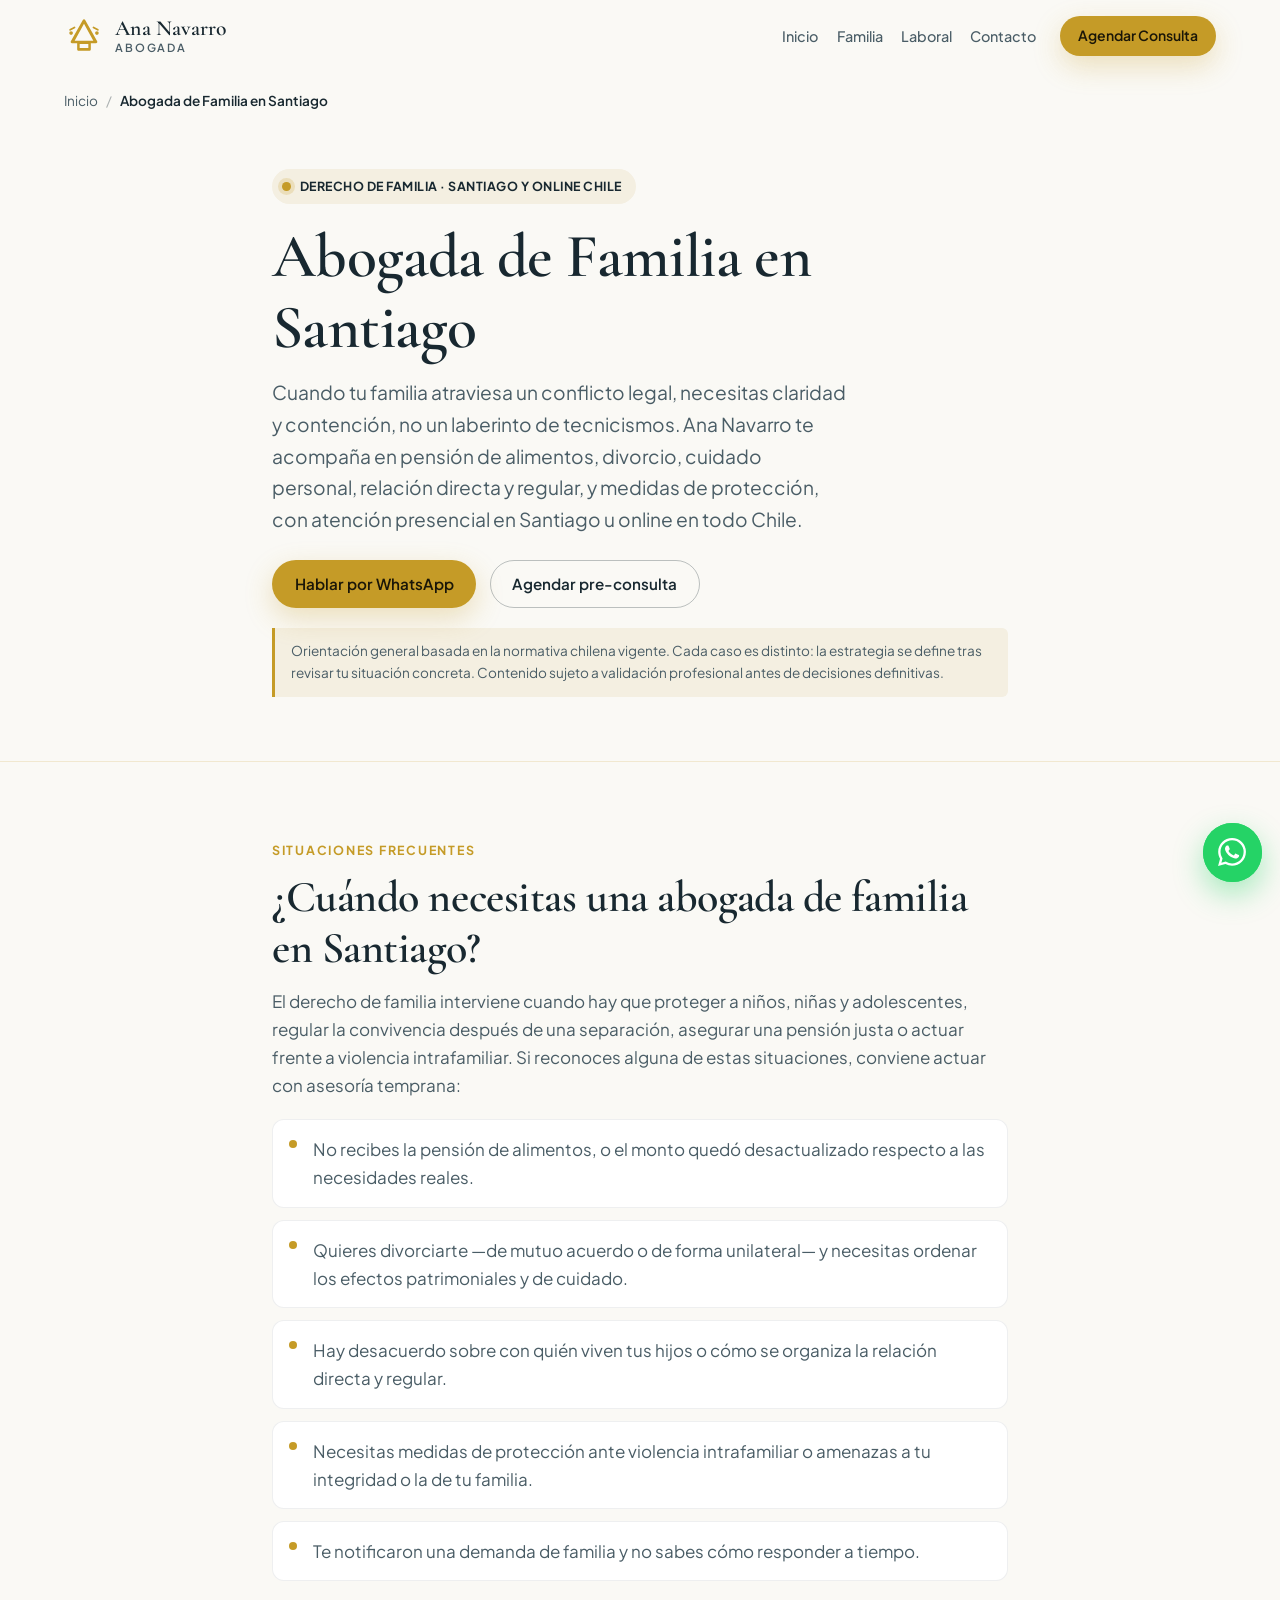
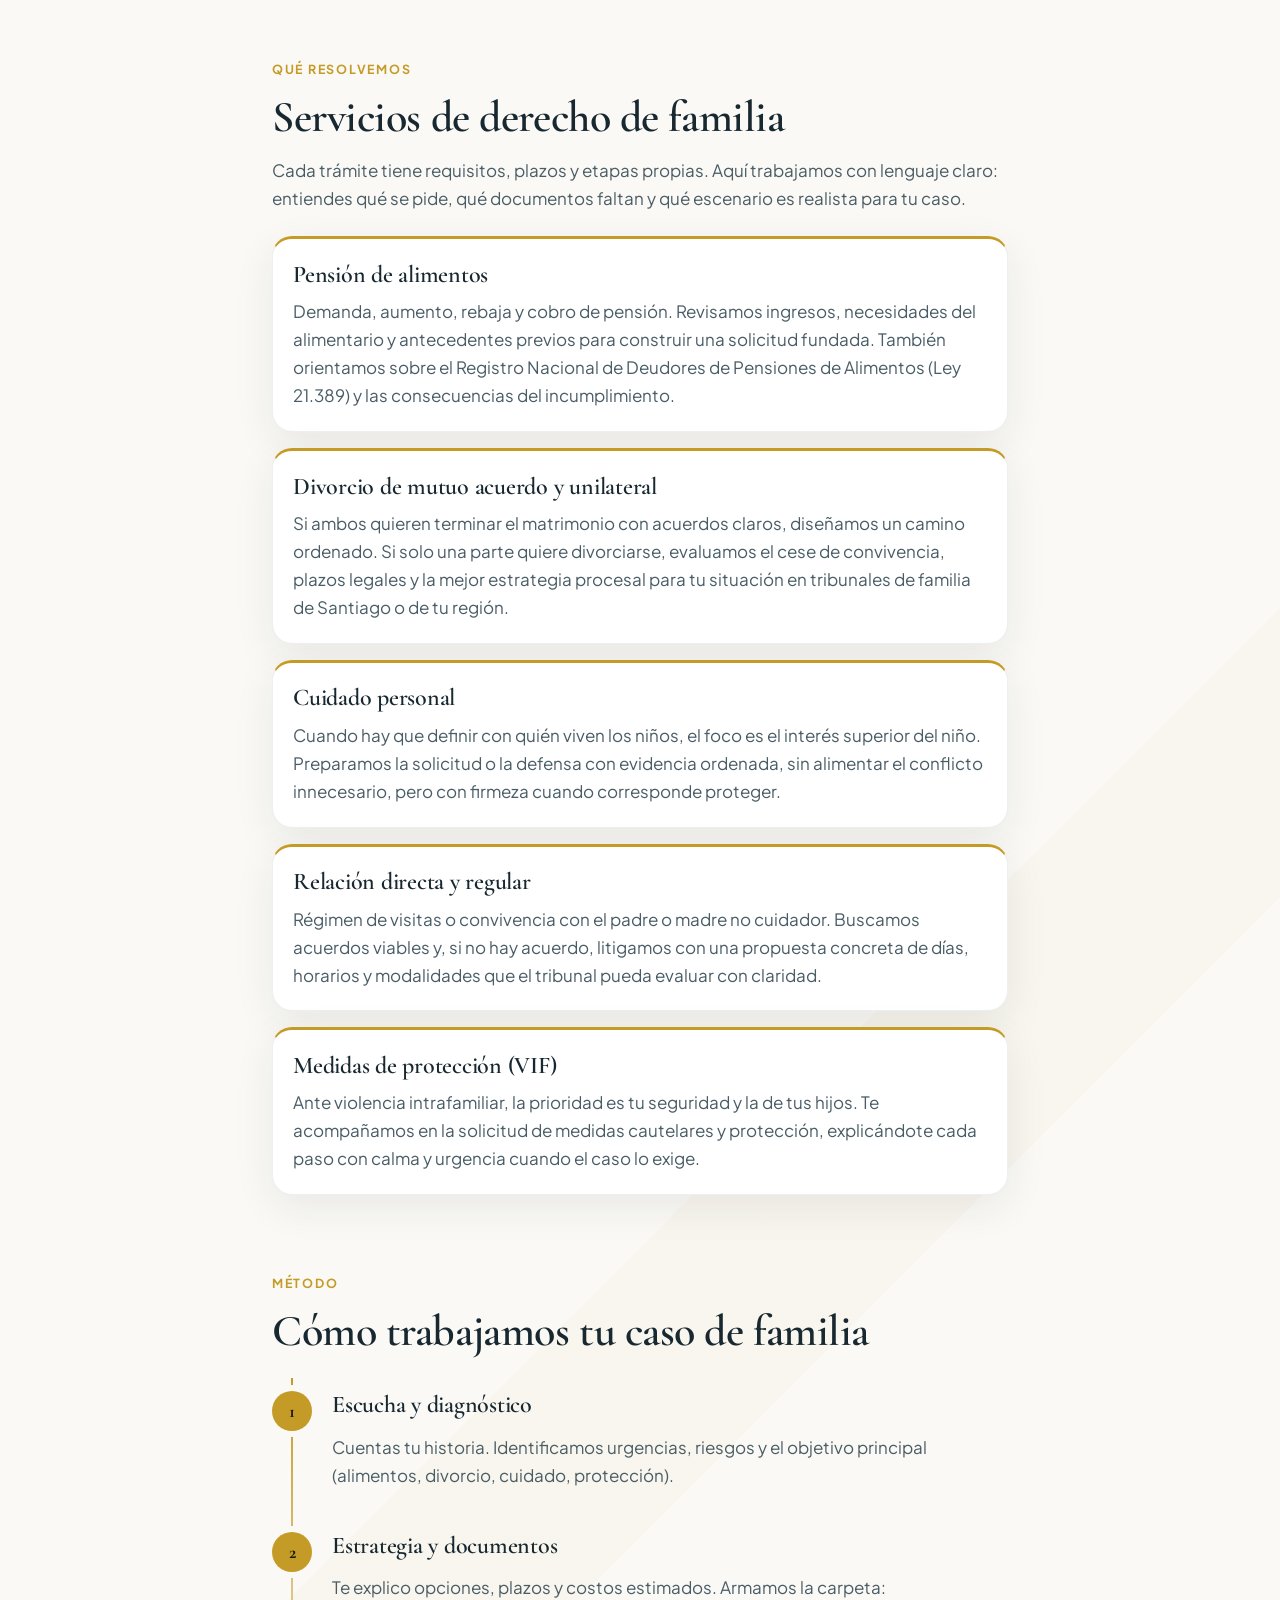
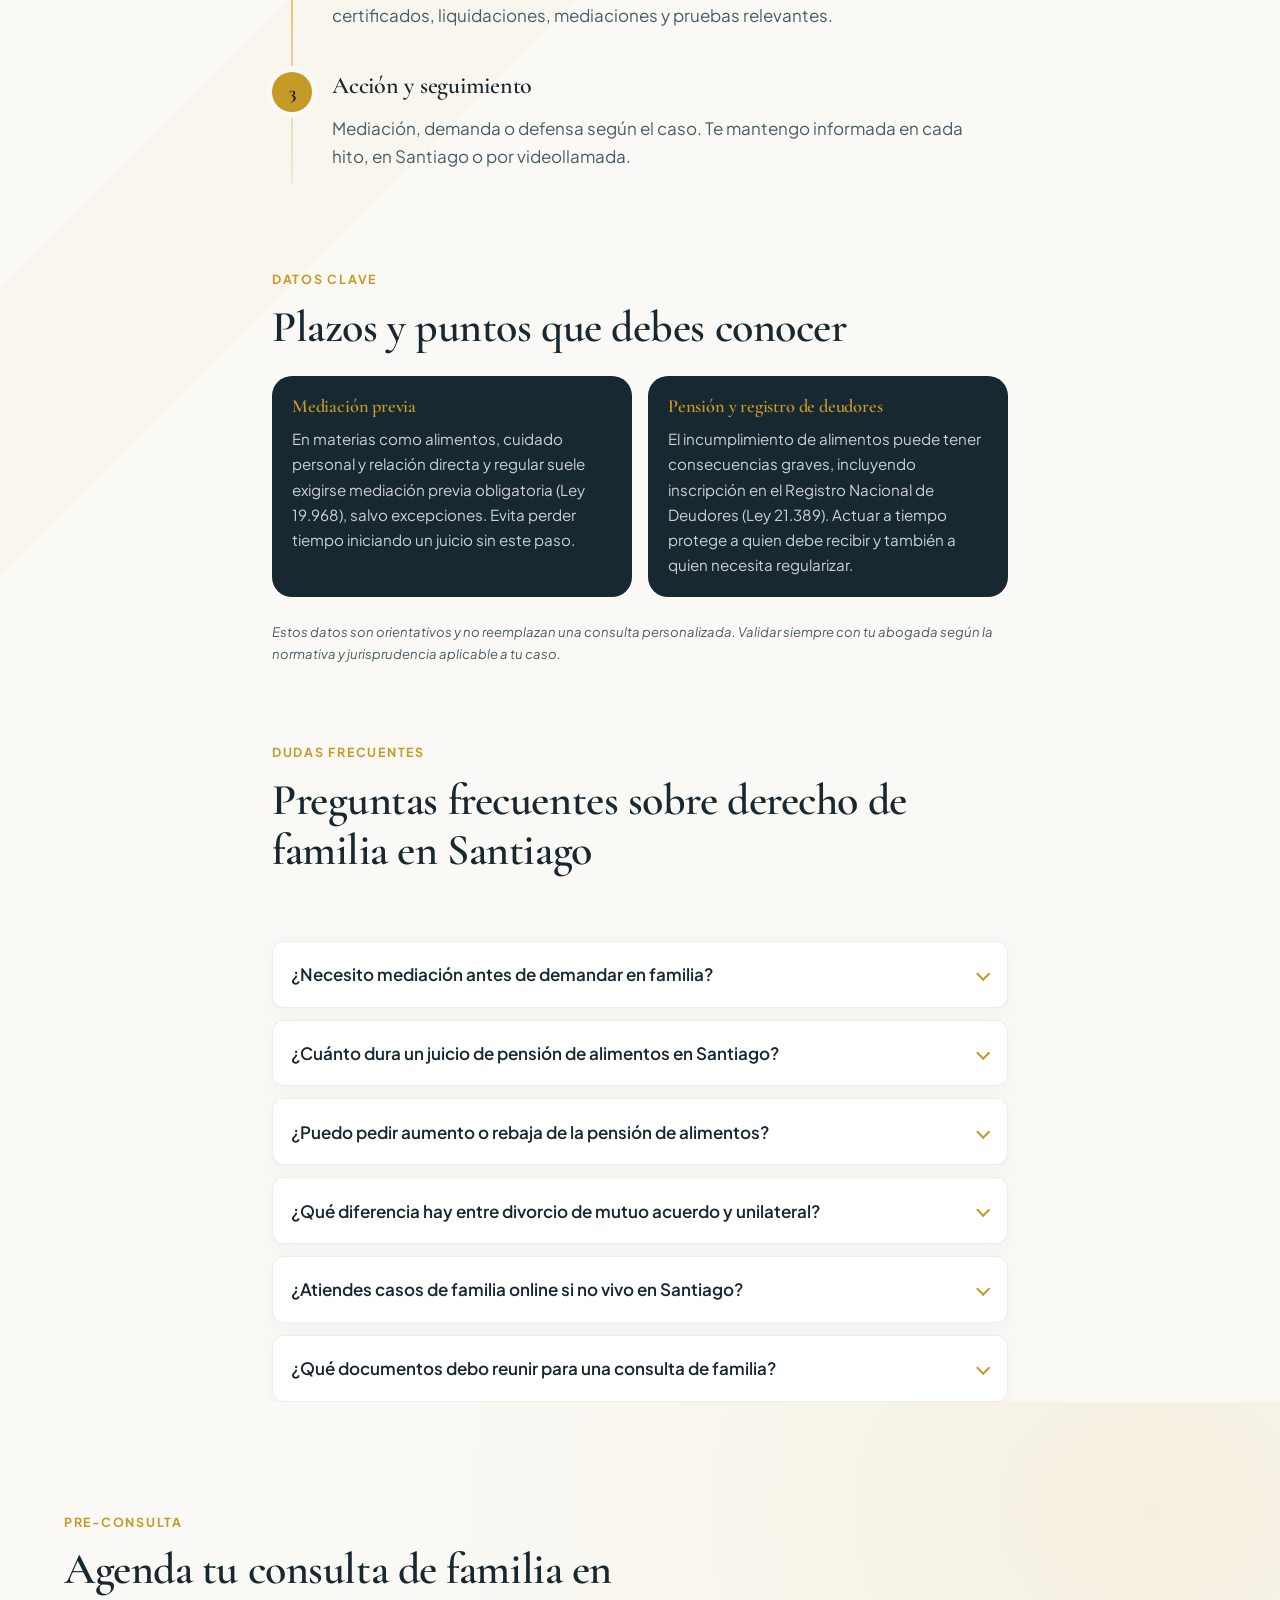
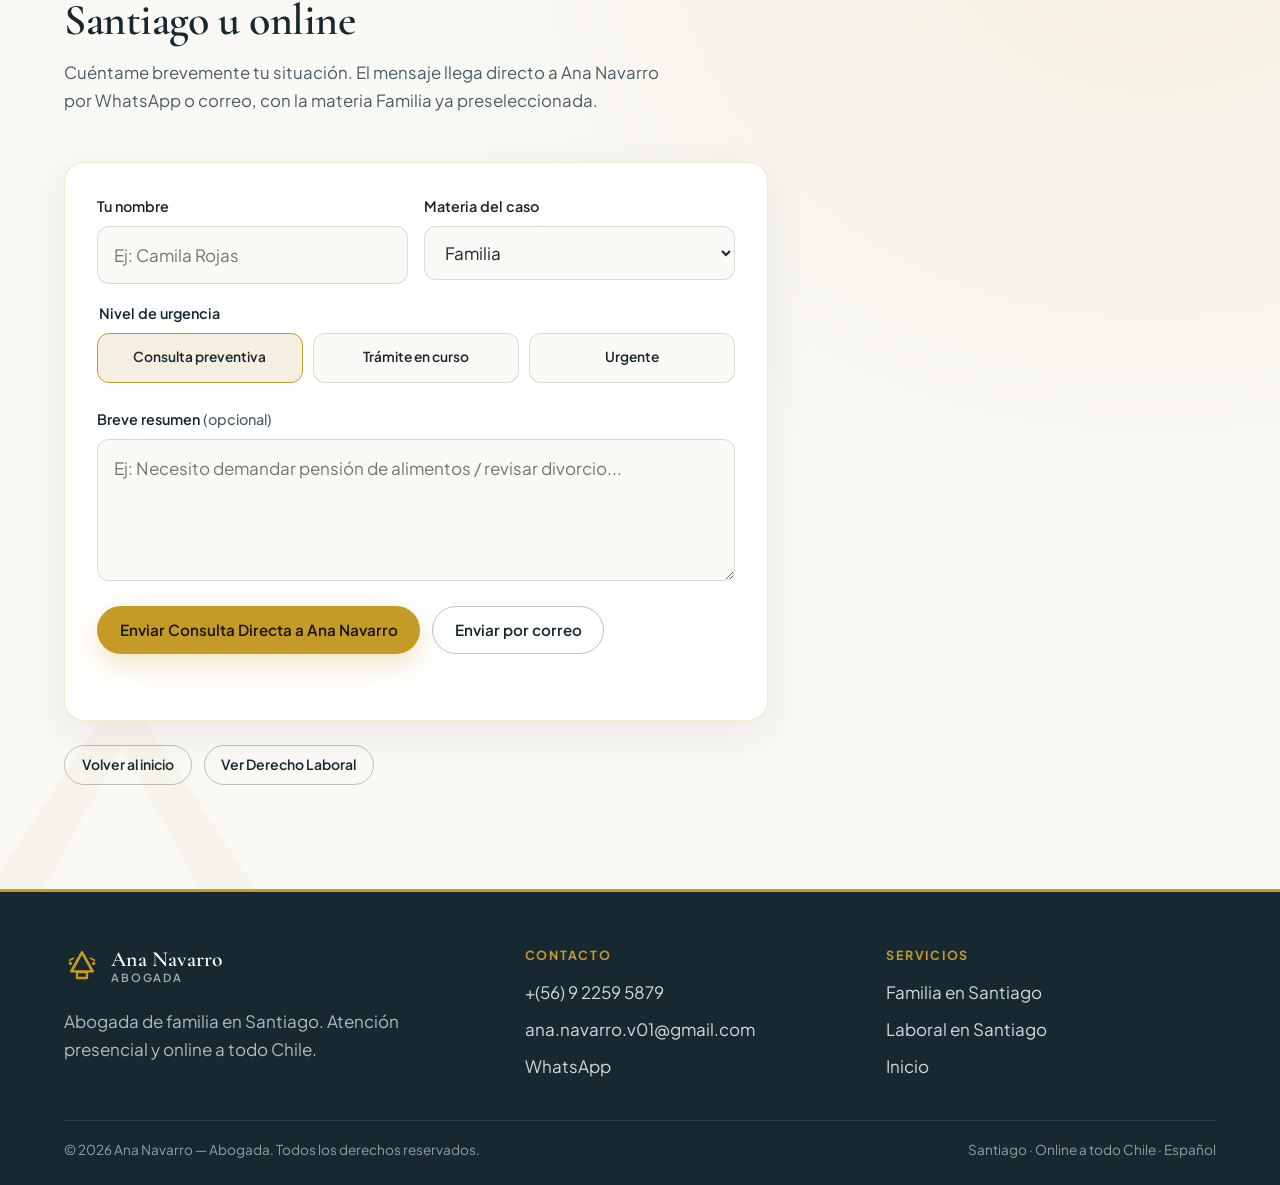
==== abogada-familia-santiago/index.html @ df459b30 "SEO visual + landings Familia y Laboral en Santiago (schema, sitemap, CTA movil). Co-authored-by: Cu" ====
<!DOCTYPE html>
<html lang="es-CL">
<head>
  <meta charset="UTF-8">
  <meta name="viewport" content="width=device-width, initial-scale=1.0">
  <title>Abogada de Familia en Santiago | Ana Navarro – Pensión, Divorcio y Cuidado</title>
  <meta name="description" content="Abogada de familia en Santiago. Pensión de alimentos, divorcio, cuidado personal y medidas de protección. Atención presencial y online en Chile.">
  <meta name="robots" content="index, follow">
  <meta name="author" content="Ana Navarro">
  <meta name="geo.region" content="CL-RM">
  <meta name="geo.placename" content="Santiago">
  <link rel="canonical" href="https://ananavarro.cl/abogada-familia-santiago/">
  <link rel="icon" href="/favicon.svg" type="image/svg+xml">

  <meta property="og:type" content="website">
  <meta property="og:locale" content="es_CL">
  <meta property="og:url" content="https://ananavarro.cl/abogada-familia-santiago/">
  <meta property="og:title" content="Abogada de Familia en Santiago | Ana Navarro">
  <meta property="og:description" content="Abogada de familia en Santiago. Pensión de alimentos, divorcio, cuidado personal y medidas de protección. Atención presencial y online en Chile.">
  <meta property="og:site_name" content="Ana Navarro | Abogada">
  <meta property="og:image" content="https://ananavarro.cl/og-image.jpg">

  <meta name="twitter:card" content="summary_large_image">
  <meta name="twitter:title" content="Abogada de Familia en Santiago | Ana Navarro">
  <meta name="twitter:description" content="Pensión de alimentos, divorcio, cuidado personal y protección. Atención presencial en Santiago y online en Chile.">
  <meta name="twitter:image" content="https://ananavarro.cl/og-image.jpg">

  <link rel="preconnect" href="https://fonts.googleapis.com">
  <link rel="preconnect" href="https://fonts.gstatic.com" crossorigin>
  <link href="https://fonts.googleapis.com/css2?family=Cormorant+Garamond:ital,wght@0,600;1,500&family=Plus+Jakarta+Sans:wght@400;600;700&display=swap" rel="stylesheet">
  <link rel="stylesheet" href="/styles.css">

  <script type="application/ld+json">
  {
    "@context": "https://schema.org",
    "@graph": [
      {
        "@type": "BreadcrumbList",
        "@id": "https://ananavarro.cl/abogada-familia-santiago/#breadcrumb",
        "itemListElement": [
          {
            "@type": "ListItem",
            "position": 1,
            "name": "Inicio",
            "item": "https://ananavarro.cl/"
          },
          {
            "@type": "ListItem",
            "position": 2,
            "name": "Abogada de Familia en Santiago",
            "item": "https://ananavarro.cl/abogada-familia-santiago/"
          }
        ]
      },
      {
        "@type": "Service",
        "@id": "https://ananavarro.cl/abogada-familia-santiago/#service",
        "name": "Derecho de Familia en Santiago",
        "serviceType": "Derecho de Familia",
        "description": "Asesoría y representación en pensión de alimentos, divorcio, cuidado personal, relación directa y regular, y medidas de protección en Santiago, con atención online a todo Chile.",
        "url": "https://ananavarro.cl/abogada-familia-santiago/",
        "provider": { "@id": "https://ananavarro.cl/#attorney" },
        "areaServed": [
          { "@type": "City", "name": "Santiago" },
          { "@type": "Country", "name": "Chile" }
        ],
        "availableChannel": {
          "@type": "ServiceChannel",
          "serviceUrl": "https://ananavarro.cl/abogada-familia-santiago/",
          "servicePhone": "+56922595879"
        }
      },
      {
        "@type": "FAQPage",
        "@id": "https://ananavarro.cl/abogada-familia-santiago/#faq",
        "mainEntity": [
          {
            "@type": "Question",
            "name": "¿Necesito mediación antes de demandar en familia?",
            "acceptedAnswer": {
              "@type": "Answer",
              "text": "En varias materias de familia —como alimentos, cuidado personal y relación directa y regular— la ley exige mediación previa obligatoria ante un centro acreditado (Ley 19.968), salvo excepciones legales. Te oriento sobre si tu caso la requiere y cómo iniciarla."
            }
          },
          {
            "@type": "Question",
            "name": "¿Cuánto dura un juicio de pensión de alimentos en Santiago?",
            "acceptedAnswer": {
              "@type": "Answer",
              "text": "Los plazos varían según la carga del tribunal, la complejidad del caso y si hay acuerdo. En la primera consulta revisamos tu situación concreta y te explico un escenario realista de tiempos, sin promesas vacías."
            }
          },
          {
            "@type": "Question",
            "name": "¿Puedo pedir aumento o rebaja de la pensión de alimentos?",
            "acceptedAnswer": {
              "@type": "Answer",
              "text": "Sí. Si cambian las necesidades del alimentario o la capacidad económica de quien paga, se puede solicitar aumento o rebaja. Evaluamos la documentación y la viabilidad antes de iniciar el trámite."
            }
          },
          {
            "@type": "Question",
            "name": "¿Qué diferencia hay entre divorcio de mutuo acuerdo y unilateral?",
            "acceptedAnswer": {
              "@type": "Answer",
              "text": "El divorcio de mutuo acuerdo requiere voluntad de ambos cónyuges y suele ser más ágil cuando hay acuerdo sobre los efectos. El unilateral se presenta cuando solo una parte quiere divorciarse, cumpliendo los requisitos legales de cese de convivencia y plazos. Te explico cuál aplica a tu caso."
            }
          },
          {
            "@type": "Question",
            "name": "¿Atiendes casos de familia online si no vivo en Santiago?",
            "acceptedAnswer": {
              "@type": "Answer",
              "text": "Sí. Ofrezco atención presencial en Santiago y consultas online por videollamada para personas en cualquier región de Chile. Parte de la gestión documental y el seguimiento también puede hacerse a distancia."
            }
          },
          {
            "@type": "Question",
            "name": "¿Qué documentos debo reunir para una consulta de familia?",
            "acceptedAnswer": {
              "@type": "Answer",
              "text": "Idealmente: cédula de identidad, certificados de nacimiento de hijos, liquidaciones de sueldo o ingresos, resoluciones o mediaciones previas, y cualquier comunicación relevante. Si aún no tienes todo, igual puedes consultar: juntos armamos la lista."
            }
          }
        ]
      }
    ]
  }
  </script>
</head>
<body data-service="familia">
  <a class="skip-link" href="#contenido-principal">Saltar al contenido</a>

  <header class="site-header">
    <div class="header-inner">
      <a href="/" class="brand" aria-label="Ana Navarro, Abogada — Ir al inicio">
        <svg class="brand-mark" viewBox="0 0 48 48" width="40" height="40" aria-hidden="true" focusable="false">
          <path fill="currentColor" d="M24 4c-.6 0-1.1.3-1.4.8L8.2 30.2a1.6 1.6 0 0 0 1.4 2.4h6.2v7.2c0 1.1.9 2 2 2h12.4c1.1 0 2-.9 2-2v-7.2h6.2a1.6 1.6 0 0 0 1.4-2.4L25.4 4.8A1.6 1.6 0 0 0 24 4zm0 5.4 11.2 20.4H12.8L24 9.4zM18.8 33.6h10.4v4.8H18.8v-4.8z"/>
          <rect x="6" y="14" width="8" height="2.2" rx="1.1" transform="rotate(-28 10 15.1)" fill="currentColor"/>
          <rect x="34" y="14" width="8" height="2.2" rx="1.1" transform="rotate(28 38 15.1)" fill="currentColor"/>
          <circle cx="8.5" cy="20.5" r="2.2" fill="currentColor"/>
          <circle cx="39.5" cy="20.5" r="2.2" fill="currentColor"/>
        </svg>
        <span class="brand-text">
          <span class="brand-name">Ana Navarro</span>
          <span class="brand-role">Abogada</span>
        </span>
      </a>

      <button class="nav-toggle" type="button" aria-expanded="false" aria-controls="nav-principal" aria-label="Abrir menú de navegación">
        <span class="nav-toggle-bar" aria-hidden="true"></span>
        <span class="nav-toggle-bar" aria-hidden="true"></span>
      </button>

      <nav class="site-nav" id="nav-principal" aria-label="Navegación principal">
        <ul class="nav-list">
          <li><a href="/">Inicio</a></li>
          <li><a href="/abogada-familia-santiago/" aria-current="page">Familia</a></li>
          <li><a href="/abogada-laboral-santiago/">Laboral</a></li>
          <li><a href="#contacto">Contacto</a></li>
        </ul>
        <a class="btn btn-primary btn-sm header-cta" href="#contacto">Agendar Consulta</a>
      </nav>
    </div>
  </header>

  <nav class="breadcrumb" aria-label="Miga de pan">
    <ol>
      <li><a href="/">Inicio</a></li>
      <li><span aria-current="page">Abogada de Familia en Santiago</span></li>
    </ol>
  </nav>

  <main id="contenido-principal">
    <section class="landing-hero" aria-labelledby="hero-title">
      <div class="landing-hero-inner reveal">
        <p class="eyebrow">
          <span class="eyebrow-dot" aria-hidden="true"></span>
          Derecho de Familia · Santiago y online Chile
        </p>
        <h1 id="hero-title">Abogada de Familia en Santiago</h1>
        <p class="hero-lead">
          Cuando tu familia atraviesa un conflicto legal, necesitas claridad y contención,
          no un laberinto de tecnicismos. Ana Navarro te acompaña en pensión de alimentos,
          divorcio, cuidado personal, relación directa y regular, y medidas de protección,
          con atención presencial en Santiago u online en todo Chile.
        </p>
        <div class="hero-actions">
          <a class="btn btn-primary" href="https://wa.me/56922595879?text=Hola%20Ana%2C%20quisiera%20una%20consulta%20de%20Derecho%20de%20Familia." target="_blank" rel="noopener noreferrer">
            Hablar por WhatsApp
          </a>
          <a class="btn btn-outline" href="#contacto">Agendar pre-consulta</a>
        </div>
        <p class="legal-note">
          Orientación general basada en la normativa chilena vigente. Cada caso es distinto:
          la estrategia se define tras revisar tu situación concreta. Contenido sujeto a
          validación profesional antes de decisiones definitivas.
        </p>
      </div>
    </section>

    <section class="content-block" aria-labelledby="cuando-title">
      <div class="section-inner reveal">
        <p class="section-kicker">Situaciones frecuentes</p>
        <h2 id="cuando-title">¿Cuándo necesitas una abogada de familia en Santiago?</h2>
        <p>
          El derecho de familia interviene cuando hay que proteger a niños, niñas y
          adolescentes, regular la convivencia después de una separación, asegurar
          una pensión justa o actuar frente a violencia intrafamiliar. Si reconoces
          alguna de estas situaciones, conviene actuar con asesoría temprana:
        </p>
        <ul class="situation-list">
          <li>No recibes la pensión de alimentos, o el monto quedó desactualizado respecto a las necesidades reales.</li>
          <li>Quieres divorciarte —de mutuo acuerdo o de forma unilateral— y necesitas ordenar los efectos patrimoniales y de cuidado.</li>
          <li>Hay desacuerdo sobre con quién viven tus hijos o cómo se organiza la relación directa y regular.</li>
          <li>Necesitas medidas de protección ante violencia intrafamiliar o amenazas a tu integridad o la de tu familia.</li>
          <li>Te notificaron una demanda de familia y no sabes cómo responder a tiempo.</li>
        </ul>
      </div>
    </section>

    <section class="content-block" aria-labelledby="servicios-title">
      <div class="section-inner">
        <header class="reveal">
          <p class="section-kicker">Qué resolvemos</p>
          <h2 id="servicios-title">Servicios de derecho de familia</h2>
          <p>
            Cada trámite tiene requisitos, plazos y etapas propias. Aquí trabajamos
            con lenguaje claro: entiendes qué se pide, qué documentos faltan y qué
            escenario es realista para tu caso.
          </p>
        </header>

        <div class="subservice-grid">
          <article class="subservice-card reveal">
            <h3>Pensión de alimentos</h3>
            <p>
              Demanda, aumento, rebaja y cobro de pensión. Revisamos ingresos,
              necesidades del alimentario y antecedentes previos para construir
              una solicitud fundada. También orientamos sobre el Registro Nacional
              de Deudores de Pensiones de Alimentos (Ley 21.389) y las consecuencias
              del incumplimiento.
            </p>
          </article>

          <article class="subservice-card reveal">
            <h3>Divorcio de mutuo acuerdo y unilateral</h3>
            <p>
              Si ambos quieren terminar el matrimonio con acuerdos claros, diseñamos
              un camino ordenado. Si solo una parte quiere divorciarse, evaluamos
              el cese de convivencia, plazos legales y la mejor estrategia procesal
              para tu situación en tribunales de familia de Santiago o de tu región.
            </p>
          </article>

          <article class="subservice-card reveal">
            <h3>Cuidado personal</h3>
            <p>
              Cuando hay que definir con quién viven los niños, el foco es el interés
              superior del niño. Preparamos la solicitud o la defensa con evidencia
              ordenada, sin alimentar el conflicto innecesario, pero con firmeza
              cuando corresponde proteger.
            </p>
          </article>

          <article class="subservice-card reveal">
            <h3>Relación directa y regular</h3>
            <p>
              Régimen de visitas o convivencia con el padre o madre no cuidador.
              Buscamos acuerdos viables y, si no hay acuerdo, litigamos con una
              propuesta concreta de días, horarios y modalidades que el tribunal
              pueda evaluar con claridad.
            </p>
          </article>

          <article class="subservice-card reveal">
            <h3>Medidas de protección (VIF)</h3>
            <p>
              Ante violencia intrafamiliar, la prioridad es tu seguridad y la de
              tus hijos. Te acompañamos en la solicitud de medidas cautelares y
              protección, explicándote cada paso con calma y urgencia cuando el
              caso lo exige.
            </p>
          </article>
        </div>
      </div>
    </section>

    <section class="content-block" aria-labelledby="proceso-title">
      <div class="section-inner reveal">
        <p class="section-kicker">Método</p>
        <h2 id="proceso-title">Cómo trabajamos tu caso de familia</h2>
        <ol class="process-timeline">
          <li class="process-timeline-step">
            <span class="process-num" aria-hidden="true">1</span>
            <div>
              <h3>Escucha y diagnóstico</h3>
              <p>Cuentas tu historia. Identificamos urgencias, riesgos y el objetivo principal (alimentos, divorcio, cuidado, protección).</p>
            </div>
          </li>
          <li class="process-timeline-step">
            <span class="process-num" aria-hidden="true">2</span>
            <div>
              <h3>Estrategia y documentos</h3>
              <p>Te explico opciones, plazos y costos estimados. Armamos la carpeta: certificados, liquidaciones, mediaciones y pruebas relevantes.</p>
            </div>
          </li>
          <li class="process-timeline-step">
            <span class="process-num" aria-hidden="true">3</span>
            <div>
              <h3>Acción y seguimiento</h3>
              <p>Mediación, demanda o defensa según el caso. Te mantengo informada en cada hito, en Santiago o por videollamada.</p>
            </div>
          </li>
        </ol>
      </div>
    </section>

    <section class="content-block" aria-labelledby="plazos-title">
      <div class="section-inner reveal">
        <p class="section-kicker">Datos clave</p>
        <h2 id="plazos-title">Plazos y puntos que debes conocer</h2>
        <div class="landing-keys">
          <article class="key-card">
            <h3>Mediación previa</h3>
            <p>
              En materias como alimentos, cuidado personal y relación directa y
              regular suele exigirse mediación previa obligatoria (Ley 19.968),
              salvo excepciones. Evita perder tiempo iniciando un juicio sin este paso.
            </p>
          </article>
          <article class="key-card">
            <h3>Pensión y registro de deudores</h3>
            <p>
              El incumplimiento de alimentos puede tener consecuencias graves,
              incluyendo inscripción en el Registro Nacional de Deudores (Ley 21.389).
              Actuar a tiempo protege a quien debe recibir y también a quien necesita regularizar.
            </p>
          </article>
        </div>
        <p class="disclaimer">
          Estos datos son orientativos y no reemplazan una consulta personalizada.
          Validar siempre con tu abogada según la normativa y jurisprudencia aplicable a tu caso.
        </p>
      </div>
    </section>

    <section class="faq landing-faq content-block" id="faq" aria-labelledby="faq-title">
      <div class="section-inner faq-inner">
        <header class="reveal">
          <p class="section-kicker">Dudas frecuentes</p>
          <h2 id="faq-title">Preguntas frecuentes sobre derecho de familia en Santiago</h2>
        </header>
        <div class="faq-list">
          <details class="faq-item reveal">
            <summary><span>¿Necesito mediación antes de demandar en familia?</span></summary>
            <p>En varias materias —como alimentos, cuidado personal y relación directa y regular— la ley exige mediación previa obligatoria ante un centro acreditado (Ley 19.968), salvo excepciones. Te oriento sobre si tu caso la requiere y cómo iniciarla.</p>
          </details>
          <details class="faq-item reveal">
            <summary><span>¿Cuánto dura un juicio de pensión de alimentos en Santiago?</span></summary>
            <p>Los plazos varían según la carga del tribunal, la complejidad del caso y si hay acuerdo. En la primera consulta revisamos tu situación concreta y te explico un escenario realista de tiempos, sin promesas vacías.</p>
          </details>
          <details class="faq-item reveal">
            <summary><span>¿Puedo pedir aumento o rebaja de la pensión de alimentos?</span></summary>
            <p>Sí. Si cambian las necesidades del alimentario o la capacidad económica de quien paga, se puede solicitar aumento o rebaja. Evaluamos la documentación y la viabilidad antes de iniciar el trámite.</p>
          </details>
          <details class="faq-item reveal">
            <summary><span>¿Qué diferencia hay entre divorcio de mutuo acuerdo y unilateral?</span></summary>
            <p>El divorcio de mutuo acuerdo requiere voluntad de ambos cónyuges y suele ser más ágil cuando hay acuerdo sobre los efectos. El unilateral se presenta cuando solo una parte quiere divorciarse, cumpliendo los requisitos legales de cese de convivencia y plazos. Te explico cuál aplica a tu caso.</p>
          </details>
          <details class="faq-item reveal">
            <summary><span>¿Atiendes casos de familia online si no vivo en Santiago?</span></summary>
            <p>Sí. Ofrezco atención presencial en Santiago y consultas online por videollamada para personas en cualquier región de Chile. Parte de la gestión documental y el seguimiento también puede hacerse a distancia.</p>
          </details>
          <details class="faq-item reveal">
            <summary><span>¿Qué documentos debo reunir para una consulta de familia?</span></summary>
            <p>Idealmente: cédula de identidad, certificados de nacimiento de hijos, liquidaciones de sueldo o ingresos, resoluciones o mediaciones previas, y cualquier comunicación relevante. Si aún no tienes todo, igual puedes consultar: juntos armamos la lista.</p>
          </details>
        </div>
      </div>
    </section>

    <section class="intake" id="contacto" aria-labelledby="intake-title">
      <div class="section-inner intake-inner">
        <header class="section-head reveal">
          <p class="section-kicker">Pre-consulta</p>
          <h2 id="intake-title">Agenda tu consulta de familia en Santiago u online</h2>
          <p class="section-lead">
            Cuéntame brevemente tu situación. El mensaje llega directo a Ana Navarro
            por WhatsApp o correo, con la materia Familia ya preseleccionada.
          </p>
        </header>

        <form class="intake-form reveal" id="preconsulta-form" data-default-area="Familia" novalidate>
          <div class="form-row">
            <div class="field">
              <label for="nombre">Tu nombre</label>
              <input type="text" id="nombre" name="nombre" autocomplete="name" required placeholder="Ej: Camila Rojas" maxlength="80">
              <p class="field-error" id="nombre-error" hidden>Por favor, indica tu nombre.</p>
            </div>
            <div class="field">
              <label for="materia">Materia del caso</label>
              <select id="materia" name="materia" required>
                <option value="">Selecciona un área</option>
                <option value="Familia" selected>Familia</option>
                <option value="Civil/Contratos">Civil / Contratos</option>
                <option value="Laboral">Laboral</option>
                <option value="Herencias/Propiedades">Herencias / Propiedades</option>
                <option value="Otro">Otro</option>
              </select>
              <p class="field-error" id="materia-error" hidden>Selecciona la materia de tu consulta.</p>
            </div>
          </div>

          <fieldset class="field fieldset-urgency">
            <legend>Nivel de urgencia</legend>
            <div class="urgency-options">
              <label class="radio-card">
                <input type="radio" name="urgencia" value="Consulta preventiva" checked>
                <span>Consulta preventiva</span>
              </label>
              <label class="radio-card">
                <input type="radio" name="urgencia" value="Trámite en curso">
                <span>Trámite en curso</span>
              </label>
              <label class="radio-card">
                <input type="radio" name="urgencia" value="Urgente">
                <span>Urgente</span>
              </label>
            </div>
          </fieldset>

          <div class="field">
            <label for="resumen">Breve resumen <span class="optional">(opcional)</span></label>
            <textarea id="resumen" name="resumen" rows="4" maxlength="600" placeholder="Ej: Necesito demandar pensión de alimentos / revisar divorcio..."></textarea>
          </div>

          <div class="form-actions">
            <button type="submit" class="btn btn-primary" id="btn-whatsapp">Enviar Consulta Directa a Ana Navarro</button>
            <a class="btn btn-outline" href="#" id="btn-email">Enviar por correo</a>
          </div>
          <p class="form-note" role="status" aria-live="polite" id="form-status"></p>
        </form>

        <div class="related-services reveal">
          <a class="btn btn-outline btn-sm" href="/">Volver al inicio</a>
          <a class="btn btn-outline btn-sm" href="/abogada-laboral-santiago/">Ver Derecho Laboral</a>
        </div>
      </div>
    </section>
  </main>

  <footer class="site-footer">
    <div class="footer-inner">
      <div class="footer-brand">
        <a href="/" class="brand brand-footer" aria-label="Ana Navarro, Abogada — Ir al inicio">
          <svg class="brand-mark" viewBox="0 0 48 48" width="36" height="36" aria-hidden="true" focusable="false">
            <path fill="currentColor" d="M24 4c-.6 0-1.1.3-1.4.8L8.2 30.2a1.6 1.6 0 0 0 1.4 2.4h6.2v7.2c0 1.1.9 2 2 2h12.4c1.1 0 2-.9 2-2v-7.2h6.2a1.6 1.6 0 0 0 1.4-2.4L25.4 4.8A1.6 1.6 0 0 0 24 4zm0 5.4 11.2 20.4H12.8L24 9.4zM18.8 33.6h10.4v4.8H18.8v-4.8z"/>
            <rect x="6" y="14" width="8" height="2.2" rx="1.1" transform="rotate(-28 10 15.1)" fill="currentColor"/>
            <rect x="34" y="14" width="8" height="2.2" rx="1.1" transform="rotate(28 38 15.1)" fill="currentColor"/>
            <circle cx="8.5" cy="20.5" r="2.2" fill="currentColor"/>
            <circle cx="39.5" cy="20.5" r="2.2" fill="currentColor"/>
          </svg>
          <span class="brand-text">
            <span class="brand-name">Ana Navarro</span>
            <span class="brand-role">Abogada</span>
          </span>
        </a>
        <p>Abogada de familia en Santiago. Atención presencial y online a todo Chile.</p>
      </div>
      <div class="footer-contact">
        <h2 class="footer-heading">Contacto</h2>
        <ul>
          <li><a href="tel:+56922595879">+(56) 9 2259 5879</a></li>
          <li><a href="mailto:ana.navarro.v01@gmail.com">ana.navarro.v01@gmail.com</a></li>
          <li><a href="https://wa.me/56922595879" target="_blank" rel="noopener noreferrer">WhatsApp</a></li>
        </ul>
      </div>
      <nav class="footer-nav" aria-label="Servicios">
        <h2 class="footer-heading">Servicios</h2>
        <ul>
          <li><a href="/abogada-familia-santiago/">Familia en Santiago</a></li>
          <li><a href="/abogada-laboral-santiago/">Laboral en Santiago</a></li>
          <li><a href="/">Inicio</a></li>
        </ul>
      </nav>
    </div>
    <div class="footer-bottom">
      <p>&copy; <span id="year"></span> Ana Navarro — Abogada. Todos los derechos reservados.</p>
      <p class="footer-legal">Santiago · Online a todo Chile · Español</p>
    </div>
  </footer>

  <div class="mobile-cta-bar" role="group" aria-label="Acciones rápidas de contacto">
    <a class="mobile-cta-wa" href="https://wa.me/56922595879" target="_blank" rel="noopener noreferrer">WhatsApp</a>
    <a class="mobile-cta-call" href="tel:+56922595879">Llamar</a>
  </div>

  <a class="wa-float" href="https://wa.me/56922595879" target="_blank" rel="noopener noreferrer" aria-label="Escribir a Ana Navarro por WhatsApp">
    <span class="wa-float-tooltip" role="tooltip">¿Duda de familia? Escríbeme</span>
    <span class="wa-float-pulse" aria-hidden="true"></span>
    <svg viewBox="0 0 24 24" width="28" height="28" aria-hidden="true" focusable="false">
      <path fill="currentColor" d="M17.472 14.382c-.297-.149-1.758-.867-2.03-.967-.273-.099-.471-.148-.67.15-.197.297-.767.966-.94 1.164-.173.199-.347.223-.644.075-.297-.15-1.255-.463-2.39-1.475-.883-.788-1.48-1.761-1.653-2.059-.173-.297-.018-.458.13-.606.134-.133.298-.347.446-.52.149-.174.198-.298.298-.497.099-.198.05-.371-.025-.52-.075-.149-.669-1.612-.916-2.207-.242-.579-.487-.5-.669-.51-.173-.008-.371-.01-.57-.01-.198 0-.52.074-.792.372-.272.297-1.04 1.016-1.04 2.479 0 1.462 1.065 2.875 1.213 3.074.149.198 2.096 3.2 5.077 4.487.709.306 1.262.489 1.694.625.712.227 1.36.195 1.871.118.571-.085 1.758-.719 2.006-1.413.248-.694.248-1.289.173-1.413-.074-.124-.272-.198-.57-.347m-5.421 7.403h-.004a9.87 9.87 0 0 1-5.031-1.378l-.361-.214-3.741.982.998-3.648-.235-.374a9.86 9.86 0 0 1-1.51-5.26c.001-5.45 4.436-9.884 9.888-9.884 2.64 0 5.122 1.03 6.988 2.898a9.825 9.825 0 0 1 2.893 6.994c-.003 5.45-4.435 9.884-9.885 9.884m8.413-18.297A11.815 11.815 0 0 0 12.05 0C5.495 0 .16 5.335.157 11.892c0 2.096.547 4.142 1.588 5.945L.057 24l6.305-1.654a11.882 11.882 0 0 0 5.683 1.448h.005c6.554 0 11.89-5.335 11.893-11.893a11.821 11.821 0 0 0-3.48-8.413z"/>
    </svg>
  </a>

  <script src="/script.js" defer></script>
</body>
</html>
---- styles.css ----
/* ==========================================================================
   Ana Navarro — Abogada | Warm Legal Authority
   ========================================================================== */

:root {
  --bg-primary: #FAF9F5;
  --bg-surface: #FFFFFF;
  --bg-dark: #182830;
  --accent-gold: #C59B27;
  --accent-gold-light: #F4EFE1;
  --text-primary: #182830;
  --text-secondary: #4A5D66;

  --wa-green: #25D366;
  --wa-green-dark: #1DA851;

  --font-display: "Cormorant Garamond", Georgia, "Times New Roman", serif;
  --font-body: "Plus Jakarta Sans", "Segoe UI", sans-serif;

  --space-1: 0.25rem;
  --space-2: 0.5rem;
  --space-3: 0.75rem;
  --space-4: 1rem;
  --space-5: 1.5rem;
  --space-6: 2rem;
  --space-7: 3rem;
  --space-8: 4.5rem;
  --space-9: 6.5rem;

  --radius-sm: 0.375rem;
  --radius-md: 0.75rem;
  --radius-lg: 1.25rem;

  --shadow-soft: 0 12px 40px rgba(24, 40, 48, 0.08);
  --shadow-lift: 0 18px 48px rgba(24, 40, 48, 0.12);

  --header-h: 4.5rem;
  --max-w: 72rem;
  --ease: cubic-bezier(0.22, 1, 0.36, 1);

  --focus-ring: 0 0 0 3px rgba(197, 155, 39, 0.45);
}

*,
*::before,
*::after {
  box-sizing: border-box;
}

html {
  scroll-behavior: smooth;
  scroll-padding-top: calc(var(--header-h) + 0.75rem);
}

@media (prefers-reduced-motion: reduce) {
  html {
    scroll-behavior: auto;
  }

  *,
  *::before,
  *::after {
    animation-duration: 0.01ms !important;
    animation-iteration-count: 1 !important;
    transition-duration: 0.01ms !important;
  }

  .reveal {
    opacity: 1 !important;
    transform: none !important;
  }

  .wa-float-pulse {
    animation: none !important;
  }
}

body {
  margin: 0;
  font-family: var(--font-body);
  font-size: 1.0625rem;
  line-height: 1.65;
  color: var(--text-primary);
  background:
    linear-gradient(135deg, transparent 0 48%, rgba(197, 155, 39, 0.035) 48% 52%, transparent 52%),
    var(--bg-primary);
  -webkit-font-smoothing: antialiased;
  text-rendering: optimizeLegibility;
  padding-bottom: 0;
}

img,
svg {
  display: block;
  max-width: 100%;
}

a {
  color: inherit;
  text-decoration-thickness: 1px;
  text-underline-offset: 0.18em;
}

a:hover {
  color: var(--accent-gold);
}

:focus-visible {
  outline: none;
  box-shadow: var(--focus-ring);
}

.skip-link {
  position: absolute;
  left: 1rem;
  top: -4rem;
  z-index: 1000;
  padding: 0.75rem 1rem;
  background: var(--bg-dark);
  color: #fff;
  border-radius: var(--radius-sm);
  text-decoration: none;
  font-weight: 600;
}

.skip-link:focus {
  top: 1rem;
}

h1,
h2,
h3 {
  font-family: var(--font-display);
  font-weight: 600;
  line-height: 1.15;
  letter-spacing: -0.01em;
  color: var(--text-primary);
  margin: 0 0 0.85rem;
}

h1 {
  font-size: clamp(2.35rem, 5.2vw, 3.85rem);
  font-weight: 600;
}

h2 {
  font-size: clamp(1.9rem, 3.6vw, 2.75rem);
}

h3 {
  font-size: clamp(1.25rem, 2vw, 1.5rem);
}

p {
  margin: 0 0 1rem;
  color: var(--text-secondary);
}

p:last-child {
  margin-bottom: 0;
}

ul,
ol {
  margin: 0;
  padding: 0;
  list-style: none;
}

button,
input,
select,
textarea {
  font: inherit;
  color: inherit;
}

.section-inner {
  width: min(100% - 2rem, var(--max-w));
  margin-inline: auto;
}

.section-kicker {
  display: inline-flex;
  align-items: center;
  gap: 0.5rem;
  margin: 0 0 0.75rem;
  font-size: 0.78rem;
  font-weight: 700;
  letter-spacing: 0.14em;
  text-transform: uppercase;
  color: var(--accent-gold);
}

.section-head {
  max-width: 40rem;
  margin-bottom: var(--space-7);
}

.section-lead {
  font-size: 1.05rem;
  max-width: 38rem;
}

/* --------------------------------------------------------------------------
   Buttons
   -------------------------------------------------------------------------- */

.btn {
  display: inline-flex;
  align-items: center;
  justify-content: center;
  gap: 0.55rem;
  min-height: 3rem;
  padding: 0.8rem 1.35rem;
  border-radius: 999px;
  border: 1.5px solid transparent;
  font-size: 0.95rem;
  font-weight: 600;
  line-height: 1.2;
  text-decoration: none;
  cursor: pointer;
  transition: transform 0.25s var(--ease), background-color 0.25s var(--ease),
    color 0.25s var(--ease), border-color 0.25s var(--ease), box-shadow 0.25s var(--ease);
}

.btn:hover {
  transform: translateY(-1px);
  color: inherit;
}

.btn-sm {
  min-height: 2.5rem;
  padding: 0.55rem 1.05rem;
  font-size: 0.875rem;
}

.btn-primary {
  background: var(--accent-gold);
  color: #1a1608;
  box-shadow: 0 10px 28px rgba(197, 155, 39, 0.28);
}

.btn-primary:hover {
  background: #b38a1d;
  color: #1a1608;
}

.btn-outline {
  background: transparent;
  border-color: rgba(24, 40, 48, 0.28);
  color: var(--text-primary);
}

.btn-outline:hover {
  border-color: var(--accent-gold);
  color: var(--text-primary);
  background: rgba(197, 155, 39, 0.06);
}

.btn-ghost {
  width: 100%;
  margin-top: auto;
  background: var(--accent-gold-light);
  color: var(--text-primary);
  border-color: transparent;
}

.btn-ghost:hover {
  background: var(--accent-gold);
  color: #1a1608;
}

.icon-wa {
  flex-shrink: 0;
}

/* --------------------------------------------------------------------------
   Header
   -------------------------------------------------------------------------- */

.site-header {
  position: sticky;
  top: 0;
  z-index: 100;
  height: var(--header-h);
  background: rgba(250, 249, 245, 0.88);
  backdrop-filter: blur(14px);
  border-bottom: 1px solid transparent;
  transition: border-color 0.3s var(--ease), box-shadow 0.3s var(--ease),
    background-color 0.3s var(--ease);
}

.site-header.is-scrolled {
  border-bottom-color: rgba(24, 40, 48, 0.08);
  box-shadow: 0 8px 30px rgba(24, 40, 48, 0.05);
  background: rgba(250, 249, 245, 0.96);
}

.header-inner {
  width: min(100% - 2rem, var(--max-w));
  margin-inline: auto;
  height: 100%;
  display: flex;
  align-items: center;
  justify-content: space-between;
  gap: 1rem;
}

.brand {
  display: inline-flex;
  align-items: center;
  gap: 0.7rem;
  text-decoration: none;
  color: var(--text-primary);
  min-width: 0;
}

.brand:hover {
  color: var(--text-primary);
}

.brand-mark {
  color: var(--accent-gold);
  flex-shrink: 0;
}

.brand-text {
  display: flex;
  flex-direction: column;
  line-height: 1.1;
}

.brand-name {
  font-family: var(--font-display);
  font-size: 1.35rem;
  font-weight: 600;
  letter-spacing: 0.01em;
}

.brand-role {
  font-size: 0.7rem;
  font-weight: 600;
  letter-spacing: 0.16em;
  text-transform: uppercase;
  color: var(--text-secondary);
}

.nav-toggle {
  display: none;
  width: 2.75rem;
  height: 2.75rem;
  border: 1px solid rgba(24, 40, 48, 0.14);
  border-radius: var(--radius-sm);
  background: var(--bg-surface);
  padding: 0;
  align-items: center;
  justify-content: center;
  flex-direction: column;
  gap: 0.35rem;
  cursor: pointer;
}

.nav-toggle-bar {
  display: block;
  width: 1.15rem;
  height: 2px;
  background: var(--text-primary);
  transition: transform 0.25s var(--ease);
}

.nav-toggle[aria-expanded="true"] .nav-toggle-bar:first-child {
  transform: translateY(3.5px) rotate(45deg);
}

.nav-toggle[aria-expanded="true"] .nav-toggle-bar:last-child {
  transform: translateY(-3.5px) rotate(-45deg);
}

.site-nav {
  display: flex;
  align-items: center;
  gap: 1.5rem;
}

.nav-list {
  display: flex;
  align-items: center;
  gap: 1.15rem;
}

.nav-list a {
  font-size: 0.9rem;
  font-weight: 500;
  text-decoration: none;
  color: var(--text-secondary);
  position: relative;
}

.nav-list a::after {
  content: "";
  position: absolute;
  left: 0;
  bottom: -0.35rem;
  width: 100%;
  height: 2px;
  background: var(--accent-gold);
  transform: scaleX(0);
  transform-origin: left;
  transition: transform 0.25s var(--ease);
}

.nav-list a:hover,
.nav-list a[aria-current="true"] {
  color: var(--text-primary);
}

.nav-list a:hover::after,
.nav-list a[aria-current="true"]::after {
  transform: scaleX(1);
}

/* --------------------------------------------------------------------------
   Hero
   -------------------------------------------------------------------------- */

.hero {
  position: relative;
  overflow: hidden;
  padding: clamp(2.5rem, 6vw, 5rem) 0 clamp(3.5rem, 8vw, 6.5rem);
  border-bottom: 1px solid rgba(197, 155, 39, 0.18);
}

.hero::before {
  content: "";
  position: absolute;
  inset: auto -10% -20% 40%;
  height: 70%;
  background: linear-gradient(115deg, transparent 0%, rgba(197, 155, 39, 0.08) 45%, transparent 70%);
  pointer-events: none;
  transform: skewY(-8deg);
}

.hero-watermark {
  position: absolute;
  right: -4%;
  top: 8%;
  color: var(--accent-gold);
  opacity: 0.04;
  pointer-events: none;
  z-index: 0;
}

.hero-inner {
  position: relative;
  z-index: 1;
  width: min(100% - 2rem, var(--max-w));
  margin-inline: auto;
  display: grid;
  grid-template-columns: 1.15fr 0.85fr;
  gap: clamp(2rem, 5vw, 4rem);
  align-items: center;
}

.eyebrow {
  display: inline-flex;
  align-items: center;
  gap: 0.55rem;
  margin: 0 0 1.15rem;
  padding: 0.45rem 0.9rem 0.45rem 0.65rem;
  background: var(--accent-gold-light);
  border-radius: 999px;
  font-size: 0.78rem;
  font-weight: 700;
  letter-spacing: 0.04em;
  text-transform: uppercase;
  color: var(--text-primary);
}

.eyebrow-dot {
  width: 0.55rem;
  height: 0.55rem;
  border-radius: 50%;
  background: var(--accent-gold);
  box-shadow: 0 0 0 4px rgba(197, 155, 39, 0.2);
}

.hero-lead {
  font-size: clamp(1.05rem, 1.6vw, 1.2rem);
  max-width: 36rem;
  margin-bottom: 1.75rem;
}

.hero-actions {
  display: flex;
  flex-wrap: wrap;
  gap: 0.85rem;
}

.hero-trust {
  justify-self: end;
  width: min(100%, 24rem);
}

.trust-frame {
  position: relative;
  background: var(--bg-surface);
  border-radius: var(--radius-lg);
  padding: 0.85rem;
  box-shadow: var(--shadow-soft);
  border: 1px solid rgba(197, 155, 39, 0.28);
}

.trust-frame::before {
  content: "";
  position: absolute;
  inset: 0.35rem;
  border: 1px solid rgba(197, 155, 39, 0.35);
  border-radius: calc(var(--radius-lg) - 0.25rem);
  pointer-events: none;
}

.trust-portrait {
  aspect-ratio: 4 / 5;
  border-radius: calc(var(--radius-lg) - 0.35rem);
  background:
    linear-gradient(160deg, rgba(24, 40, 48, 0.92), rgba(24, 40, 48, 0.78)),
    repeating-linear-gradient(
      -32deg,
      transparent,
      transparent 12px,
      rgba(197, 155, 39, 0.05) 12px,
      rgba(197, 155, 39, 0.05) 13px
    );
  display: grid;
  place-content: center;
  text-align: center;
  color: #fff;
  gap: 0.5rem;
}

.trust-monogram {
  font-family: var(--font-display);
  font-size: 4.5rem;
  font-weight: 600;
  color: var(--accent-gold);
  line-height: 1;
}

.trust-placeholder-note {
  margin: 0;
  font-size: 0.8rem;
  letter-spacing: 0.08em;
  text-transform: uppercase;
  color: rgba(255, 255, 255, 0.72);
}

.trust-badge {
  position: absolute;
  left: 1rem;
  right: 1rem;
  bottom: 1.35rem;
  margin: 0;
  padding: 0.75rem 1rem;
  background: rgba(250, 249, 245, 0.96);
  color: var(--text-primary);
  font-size: 0.88rem;
  font-weight: 600;
  line-height: 1.35;
  border-radius: var(--radius-md);
  border-left: 3px solid var(--accent-gold);
  box-shadow: var(--shadow-soft);
}

.trust-meta {
  margin-top: 1rem;
  display: grid;
  gap: 0.45rem;
}

.trust-meta li {
  position: relative;
  padding-left: 1.15rem;
  font-size: 0.92rem;
  color: var(--text-secondary);
}

.trust-meta li::before {
  content: "";
  position: absolute;
  left: 0;
  top: 0.55em;
  width: 0.45rem;
  height: 0.45rem;
  border-radius: 50%;
  background: var(--accent-gold);
}

/* --------------------------------------------------------------------------
   Value (editorial)
   -------------------------------------------------------------------------- */

.value {
  padding: var(--space-9) 0;
}

.value-editorial-grid {
  display: grid;
  gap: 0;
  border-top: 1px solid rgba(24, 40, 48, 0.1);
}

.value-editorial-item {
  display: grid;
  grid-template-columns: 4.5rem 1fr;
  gap: 1.25rem;
  padding: 1.75rem 0;
  border-bottom: 1px solid rgba(24, 40, 48, 0.1);
  align-items: start;
}

.value-editorial-item h3 {
  margin-bottom: 0.45rem;
}

.value-index {
  display: block;
  font-family: var(--font-display);
  font-size: 1.75rem;
  font-weight: 600;
  color: var(--accent-gold);
  line-height: 1;
}

/* --------------------------------------------------------------------------
   Areas
   -------------------------------------------------------------------------- */

.areas {
  padding: var(--space-9) 0;
  background:
    linear-gradient(180deg, rgba(24, 40, 48, 0.025), transparent 28%),
    var(--bg-primary);
}

.areas-grid {
  display: grid;
  grid-template-columns: repeat(2, 1fr);
  gap: 1.25rem;
}

.area-card {
  position: relative;
  display: flex;
  flex-direction: column;
  gap: 0.85rem;
  min-height: 100%;
  padding: 1.75rem 1.5rem 1.4rem;
  background: var(--bg-surface);
  border-radius: var(--radius-lg);
  border: 1px solid rgba(24, 40, 48, 0.07);
  box-shadow: var(--shadow-soft);
  transition: transform 0.3s var(--ease), box-shadow 0.3s var(--ease);
  overflow: hidden;
}

.area-card:hover {
  transform: translateY(-4px);
  box-shadow: var(--shadow-lift);
}

.area-accent {
  position: absolute;
  top: 0;
  right: 0;
  width: 4.5rem;
  height: 4.5rem;
  background: linear-gradient(225deg, rgba(197, 155, 39, 0.18), transparent 70%);
  clip-path: polygon(100% 0, 0 0, 100% 100%);
}

.area-card p {
  flex: 1;
}

.area-actions {
  display: grid;
  gap: 0.55rem;
  margin-top: auto;
}

.area-actions .btn-ghost,
.area-actions .area-cta {
  margin-top: 0;
}

/* --------------------------------------------------------------------------
   About
   -------------------------------------------------------------------------- */

.about {
  padding: var(--space-9) 0;
  background: var(--bg-dark);
  color: #fff;
  position: relative;
  overflow: hidden;
}

.about::before {
  content: "";
  position: absolute;
  inset: 0 auto auto 0;
  width: 55%;
  height: 100%;
  background: linear-gradient(115deg, rgba(197, 155, 39, 0.12), transparent 60%);
  transform: skewX(-12deg) translateX(-18%);
  pointer-events: none;
}

.about-inner {
  position: relative;
  z-index: 1;
  display: grid;
  grid-template-columns: 1.4fr 0.8fr;
  gap: clamp(1.5rem, 4vw, 3rem);
  align-items: start;
}

.about .section-kicker {
  color: var(--accent-gold);
}

.about h2,
.about p,
.about cite {
  color: rgba(255, 255, 255, 0.92);
}

.about p {
  color: rgba(255, 255, 255, 0.78);
}

.about-quote {
  margin: 1.75rem 0 0;
  padding: 1.35rem 0 0 1.25rem;
  border-left: 3px solid var(--accent-gold);
}

.about-quote p {
  font-family: var(--font-display);
  font-size: clamp(1.35rem, 2.4vw, 1.75rem);
  font-style: italic;
  font-weight: 500;
  line-height: 1.35;
  color: #fff;
  margin-bottom: 0.85rem;
}

.about-quote cite {
  font-style: normal;
  font-size: 0.9rem;
  font-weight: 600;
  letter-spacing: 0.04em;
  color: rgba(255, 255, 255, 0.65);
}

.about-panel {
  background: rgba(255, 255, 255, 0.05);
  border: 1px solid rgba(197, 155, 39, 0.28);
  border-radius: var(--radius-lg);
  padding: 1.5rem;
  backdrop-filter: blur(6px);
}

.about-panel-label {
  margin: 0 0 1rem;
  font-size: 0.75rem;
  font-weight: 700;
  letter-spacing: 0.14em;
  text-transform: uppercase;
  color: var(--accent-gold);
}

.about-panel li {
  padding: 0.7rem 0;
  border-bottom: 1px solid rgba(255, 255, 255, 0.1);
  color: rgba(255, 255, 255, 0.82);
  font-size: 0.95rem;
}

.about-panel li:last-child {
  border-bottom: 0;
  padding-bottom: 0;
}

.about-panel strong {
  color: #fff;
  font-weight: 600;
}

.about-panel a {
  color: var(--accent-gold);
  text-decoration: none;
}

.about-panel a:hover {
  text-decoration: underline;
}

.about-panel-label-spaced {
  margin-top: 1.5rem;
}

.credentials-list li:last-child {
  border-bottom: 1px solid rgba(255, 255, 255, 0.1);
  padding-bottom: 0.7rem;
}

/* --------------------------------------------------------------------------
   Process (dark timeline)
   -------------------------------------------------------------------------- */

.process {
  padding: var(--space-9) 0;
}

.process-dark {
  background: var(--bg-dark);
  color: #fff;
  position: relative;
  overflow: hidden;
}

.process-dark::before {
  content: "";
  position: absolute;
  right: -10%;
  top: 0;
  width: 45%;
  height: 100%;
  background: linear-gradient(250deg, rgba(197, 155, 39, 0.1), transparent 65%);
  pointer-events: none;
}

.process-dark .section-kicker {
  color: var(--accent-gold);
}

.process-dark h2,
.process-dark h3 {
  color: #fff;
}

.process-dark .section-lead,
.process-dark p {
  color: rgba(255, 255, 255, 0.72);
}

.process-timeline {
  position: relative;
  z-index: 1;
  display: grid;
  gap: 0;
  max-width: 44rem;
}

.process-timeline::before {
  content: "";
  position: absolute;
  left: 1.2rem;
  top: 0.5rem;
  bottom: 0.5rem;
  width: 2px;
  background: linear-gradient(180deg, var(--accent-gold), rgba(197, 155, 39, 0.15));
}

.process-timeline-step {
  position: relative;
  display: grid;
  grid-template-columns: 2.5rem 1fr;
  gap: 1.25rem;
  padding: 1.35rem 0;
  align-items: start;
}

.process-num {
  display: grid;
  place-items: center;
  width: 2.5rem;
  height: 2.5rem;
  border-radius: 50%;
  background: var(--accent-gold);
  color: #1a1608;
  font-family: var(--font-display);
  font-size: 1.15rem;
  font-weight: 700;
  position: relative;
  z-index: 1;
  box-shadow: 0 0 0 6px var(--bg-dark);
}

/* --------------------------------------------------------------------------
   Intake form
   -------------------------------------------------------------------------- */

.intake {
  padding: var(--space-9) 0;
  position: relative;
  background:
    radial-gradient(ellipse at 90% 10%, rgba(197, 155, 39, 0.1), transparent 45%),
    var(--bg-primary);
  overflow: hidden;
}

.intake::before {
  content: "";
  position: absolute;
  left: -8%;
  bottom: -20%;
  width: 28rem;
  height: 28rem;
  background: url("data:image/svg+xml,%3Csvg xmlns='http://www.w3.org/2000/svg' viewBox='0 0 200 200'%3E%3Cpath fill='%23C59B27' d='M100 18c-2.4 0-4.6 1.2-5.9 3.2L34 112.5a6.4 6.4 0 0 0 5.6 9.6h25.2V152c0 4.4 3.6 8 8 8h54.4c4.4 0 8-3.6 8-8v-29.9H160.4a6.4 6.4 0 0 0 5.6-9.6L105.9 21.2A6.5 6.5 0 0 0 100 18zm0 22.4 45.6 82.1H54.4L100 40.4zM78 130.1h44V148H78v-17.9z'/%3E%3C/svg%3E")
    center / contain no-repeat;
  opacity: 0.04;
  pointer-events: none;
}

.intake-inner {
  position: relative;
  z-index: 1;
}

.intake-form {
  max-width: 44rem;
  padding: clamp(1.35rem, 3vw, 2rem);
  background: var(--bg-surface);
  border-radius: var(--radius-lg);
  border: 1px solid rgba(197, 155, 39, 0.22);
  box-shadow: var(--shadow-soft);
}

.form-row {
  display: grid;
  grid-template-columns: 1fr 1fr;
  gap: 1rem;
}

.field {
  margin-bottom: 1.15rem;
}

.field label,
.fieldset-urgency legend {
  display: block;
  margin-bottom: 0.45rem;
  font-size: 0.9rem;
  font-weight: 600;
  color: var(--text-primary);
}

.optional {
  font-weight: 500;
  color: var(--text-secondary);
}

.field input,
.field select,
.field textarea {
  width: 100%;
  padding: 0.85rem 1rem;
  border: 1.5px solid rgba(24, 40, 48, 0.14);
  border-radius: var(--radius-md);
  background: var(--bg-primary);
  transition: border-color 0.2s var(--ease), box-shadow 0.2s var(--ease);
}

.field input:focus,
.field select:focus,
.field textarea:focus {
  outline: none;
  border-color: var(--accent-gold);
  box-shadow: var(--focus-ring);
  background: #fff;
}

.field textarea {
  resize: vertical;
  min-height: 7rem;
}

.field-error {
  margin: 0.4rem 0 0;
  font-size: 0.82rem;
  color: #9b2c2c;
}

.fieldset-urgency {
  border: 0;
  padding: 0;
  margin: 0 0 1.15rem;
}

.urgency-options {
  display: grid;
  grid-template-columns: repeat(3, 1fr);
  gap: 0.65rem;
}

.radio-card {
  position: relative;
  cursor: pointer;
}

.radio-card input {
  position: absolute;
  opacity: 0;
  inset: 0;
}

.radio-card span {
  display: grid;
  place-items: center;
  min-height: 3.1rem;
  padding: 0.65rem 0.5rem;
  text-align: center;
  font-size: 0.86rem;
  font-weight: 600;
  border-radius: var(--radius-md);
  border: 1.5px solid rgba(24, 40, 48, 0.14);
  background: var(--bg-primary);
  transition: border-color 0.2s var(--ease), background-color 0.2s var(--ease),
    color 0.2s var(--ease);
}

.radio-card input:checked + span {
  border-color: var(--accent-gold);
  background: var(--accent-gold-light);
  color: var(--text-primary);
}

.radio-card input:focus-visible + span {
  box-shadow: var(--focus-ring);
}

.form-actions {
  display: flex;
  flex-wrap: wrap;
  gap: 0.75rem;
  margin-top: 0.35rem;
}

.form-note {
  margin-top: 0.85rem;
  font-size: 0.88rem;
  color: var(--text-secondary);
  min-height: 1.25rem;
}

/* --------------------------------------------------------------------------
   FAQ
   -------------------------------------------------------------------------- */

.faq {
  padding: var(--space-9) 0 var(--space-8);
}

.faq-inner {
  display: grid;
  grid-template-columns: 0.85fr 1.15fr;
  gap: clamp(1.5rem, 4vw, 3.5rem);
  align-items: start;
}

.faq-list {
  display: grid;
  gap: 0.75rem;
}

.faq-item {
  background: var(--bg-surface);
  border: 1px solid rgba(24, 40, 48, 0.08);
  border-radius: var(--radius-md);
  padding: 0 1.15rem;
  box-shadow: 0 6px 20px rgba(24, 40, 48, 0.04);
}

.faq-item summary {
  list-style: none;
  cursor: pointer;
  display: flex;
  align-items: center;
  justify-content: space-between;
  gap: 1rem;
  padding: 1.15rem 0;
  font-weight: 600;
  color: var(--text-primary);
}

.faq-item summary::-webkit-details-marker {
  display: none;
}

.faq-item summary::after {
  content: "";
  flex-shrink: 0;
  width: 0.65rem;
  height: 0.65rem;
  border-right: 2px solid var(--accent-gold);
  border-bottom: 2px solid var(--accent-gold);
  transform: rotate(45deg);
  transition: transform 0.25s var(--ease);
}

.faq-item[open] summary::after {
  transform: rotate(225deg);
}

.faq-item p {
  padding: 0 0 1.15rem;
  margin: 0;
  border-top: 1px solid rgba(24, 40, 48, 0.06);
  padding-top: 0.95rem;
}

.faq-item a {
  color: var(--accent-gold);
  font-weight: 600;
  text-decoration: none;
}

.faq-item a:hover {
  text-decoration: underline;
}

/* --------------------------------------------------------------------------
   Footer
   -------------------------------------------------------------------------- */

.site-footer {
  background: var(--bg-dark);
  color: rgba(255, 255, 255, 0.78);
  padding: 3.5rem 0 0;
  border-top: 3px solid var(--accent-gold);
}

.footer-inner {
  width: min(100% - 2rem, var(--max-w));
  margin-inline: auto;
  display: grid;
  grid-template-columns: 1.3fr 1fr 1fr;
  gap: 2rem;
  padding-bottom: 2.5rem;
}

.brand-footer .brand-name,
.brand-footer .brand-role {
  color: #fff;
}

.brand-footer .brand-role {
  color: rgba(255, 255, 255, 0.62);
}

.footer-brand p {
  margin-top: 1rem;
  max-width: 22rem;
  color: rgba(255, 255, 255, 0.68);
}

.footer-heading {
  font-family: var(--font-body);
  font-size: 0.78rem;
  font-weight: 700;
  letter-spacing: 0.14em;
  text-transform: uppercase;
  color: var(--accent-gold);
  margin-bottom: 1rem;
}

.footer-contact ul,
.footer-nav ul {
  display: grid;
  gap: 0.55rem;
}

.footer-contact a,
.footer-nav a {
  color: rgba(255, 255, 255, 0.82);
  text-decoration: none;
}

.footer-contact a:hover,
.footer-nav a:hover {
  color: var(--accent-gold);
}

.footer-bottom {
  width: min(100% - 2rem, var(--max-w));
  margin-inline: auto;
  display: flex;
  flex-wrap: wrap;
  justify-content: space-between;
  gap: 0.5rem 1.5rem;
  padding: 1.15rem 0 1.5rem;
  border-top: 1px solid rgba(255, 255, 255, 0.1);
  font-size: 0.85rem;
}

.footer-bottom p {
  margin: 0;
  color: rgba(255, 255, 255, 0.55);
}

/* --------------------------------------------------------------------------
   WhatsApp float
   -------------------------------------------------------------------------- */

.wa-float {
  position: fixed;
  right: 1.15rem;
  bottom: 1.15rem;
  z-index: 95;
  width: 3.65rem;
  height: 3.65rem;
  display: grid;
  place-items: center;
  border-radius: 50%;
  background: var(--wa-green);
  color: #fff;
  text-decoration: none;
  box-shadow: 0 12px 30px rgba(37, 211, 102, 0.4);
  transition: transform 0.25s var(--ease), background-color 0.25s var(--ease);
}

.wa-float:hover {
  transform: translateY(-3px) scale(1.04);
  background: var(--wa-green-dark);
  color: #fff;
}

.wa-float-pulse {
  position: absolute;
  inset: 0;
  border-radius: 50%;
  background: var(--wa-green);
  animation: pulse 2.4s var(--ease) infinite;
  z-index: -1;
}

@keyframes pulse {
  0% {
    transform: scale(1);
    opacity: 0.55;
  }
  70% {
    transform: scale(1.55);
    opacity: 0;
  }
  100% {
    transform: scale(1.55);
    opacity: 0;
  }
}

.wa-float-tooltip {
  position: absolute;
  right: calc(100% + 0.75rem);
  white-space: nowrap;
  padding: 0.55rem 0.85rem;
  background: var(--bg-dark);
  color: #fff;
  font-size: 0.82rem;
  font-weight: 600;
  border-radius: var(--radius-sm);
  opacity: 0;
  transform: translateX(0.4rem);
  pointer-events: none;
  transition: opacity 0.25s var(--ease), transform 0.25s var(--ease);
}

.wa-float-tooltip::after {
  content: "";
  position: absolute;
  right: -0.35rem;
  top: 50%;
  transform: translateY(-50%);
  border: 0.35rem solid transparent;
  border-left-color: var(--bg-dark);
}

.wa-float:hover .wa-float-tooltip,
.wa-float:focus-visible .wa-float-tooltip {
  opacity: 1;
  transform: translateX(0);
}

/* --------------------------------------------------------------------------
   Reveal animations
   -------------------------------------------------------------------------- */

.reveal {
  opacity: 0;
  transform: translateY(1.25rem);
  transition: opacity 0.7s var(--ease), transform 0.7s var(--ease);
}

.reveal.is-visible {
  opacity: 1;
  transform: none;
}

/* --------------------------------------------------------------------------
   Responsive
   -------------------------------------------------------------------------- */

@media (max-width: 980px) {
  .hero-inner,
  .about-inner,
  .faq-inner,
  .footer-inner,
  .landing-split,
  .landing-keys {
    grid-template-columns: 1fr;
  }

  .hero-trust {
    justify-self: stretch;
    width: 100%;
    max-width: 28rem;
  }

  .areas-grid {
    grid-template-columns: 1fr;
  }
}

@media (max-width: 860px) {
  .nav-toggle {
    display: inline-flex;
  }

  .site-nav {
    position: fixed;
    inset: var(--header-h) 0 auto 0;
    display: none;
    flex-direction: column;
    align-items: stretch;
    gap: 1rem;
    padding: 1.15rem 1rem 1.35rem;
    background: rgba(250, 249, 245, 0.98);
    border-bottom: 1px solid rgba(24, 40, 48, 0.08);
    box-shadow: 0 16px 36px rgba(24, 40, 48, 0.08);
  }

  .site-nav.is-open {
    display: flex;
  }

  .nav-list {
    flex-direction: column;
    align-items: stretch;
    gap: 0.15rem;
  }

  .nav-list a {
    display: block;
    padding: 0.75rem 0.35rem;
  }

  .nav-list a::after {
    display: none;
  }

  .header-cta {
    width: 100%;
  }

  .form-row,
  .urgency-options {
    grid-template-columns: 1fr;
  }

  .wa-float-tooltip {
    display: none;
  }

  .wa-float {
    display: none;
  }

  .mobile-cta-bar {
    display: grid;
  }

  body {
    padding-bottom: 4.5rem;
  }

  .site-footer {
    padding-bottom: 0.5rem;
  }
}

@media (max-width: 480px) {
  body {
    font-size: 1rem;
  }

  .hero-actions .btn,
  .form-actions .btn {
    width: 100%;
  }

  .trust-badge {
    font-size: 0.82rem;
  }

  .footer-bottom {
    flex-direction: column;
  }

  .value-editorial-item {
    grid-template-columns: 3rem 1fr;
    gap: 0.85rem;
  }
}

@media (min-width: 1400px) {
  :root {
    --max-w: 78rem;
  }
}

/* --------------------------------------------------------------------------
   Mobile CTA bar
   -------------------------------------------------------------------------- */

.mobile-cta-bar {
  display: none;
  position: fixed;
  left: 0;
  right: 0;
  bottom: 0;
  z-index: 100;
  grid-template-columns: 1.2fr 1fr;
  gap: 0.5rem;
  padding: 0.65rem 0.85rem calc(0.65rem + env(safe-area-inset-bottom));
  background: rgba(24, 40, 48, 0.96);
  border-top: 1px solid rgba(197, 155, 39, 0.35);
  backdrop-filter: blur(10px);
}

.mobile-cta-bar a {
  display: inline-flex;
  align-items: center;
  justify-content: center;
  gap: 0.4rem;
  min-height: 2.85rem;
  border-radius: 999px;
  font-size: 0.9rem;
  font-weight: 700;
  text-decoration: none;
}

.mobile-cta-wa {
  background: var(--wa-green);
  color: #fff;
}

.mobile-cta-call {
  background: transparent;
  color: #fff;
  border: 1.5px solid rgba(255, 255, 255, 0.35);
}

/* --------------------------------------------------------------------------
   Service landing pages
   -------------------------------------------------------------------------- */

.breadcrumb {
  width: min(100% - 2rem, var(--max-w));
  margin: 1.15rem auto 0;
  font-size: 0.85rem;
  color: var(--text-secondary);
}

.breadcrumb ol {
  display: flex;
  flex-wrap: wrap;
  gap: 0.35rem 0.5rem;
  align-items: center;
}

.breadcrumb li:not(:last-child)::after {
  content: "/";
  margin-left: 0.5rem;
  color: rgba(24, 40, 48, 0.35);
}

.breadcrumb a {
  color: var(--text-secondary);
  text-decoration: none;
}

.breadcrumb a:hover {
  color: var(--accent-gold);
}

.breadcrumb [aria-current="page"] {
  color: var(--text-primary);
  font-weight: 600;
}

.landing-hero {
  padding: clamp(2rem, 5vw, 3.5rem) 0 clamp(2.5rem, 6vw, 4rem);
  border-bottom: 1px solid rgba(197, 155, 39, 0.18);
}

.landing-hero-inner {
  width: min(100% - 2rem, var(--max-w));
  margin-inline: auto;
  max-width: 46rem;
}

.landing-hero .hero-lead {
  margin-bottom: 1.5rem;
}

.legal-note {
  margin-top: 1.25rem;
  padding: 0.75rem 1rem;
  background: var(--accent-gold-light);
  border-left: 3px solid var(--accent-gold);
  border-radius: 0 var(--radius-sm) var(--radius-sm) 0;
  font-size: 0.85rem;
  color: var(--text-secondary);
}

.content-block {
  padding: var(--space-8) 0 0;
}

.content-block .section-inner {
  max-width: 46rem;
}

.situation-list {
  display: grid;
  gap: 0.75rem;
  margin: 1.25rem 0 0;
}

.situation-list li {
  position: relative;
  padding: 0.95rem 1rem 0.95rem 2.5rem;
  background: var(--bg-surface);
  border: 1px solid rgba(24, 40, 48, 0.07);
  border-radius: var(--radius-md);
  color: var(--text-secondary);
}

.situation-list li::before {
  content: "";
  position: absolute;
  left: 1rem;
  top: 1.25rem;
  width: 0.5rem;
  height: 0.5rem;
  border-radius: 50%;
  background: var(--accent-gold);
}

.subservice-grid {
  display: grid;
  gap: 1rem;
  margin-top: 1.5rem;
}

.subservice-card {
  padding: 1.35rem 1.25rem;
  background: var(--bg-surface);
  border: 1px solid rgba(24, 40, 48, 0.07);
  border-radius: var(--radius-lg);
  border-top: 3px solid var(--accent-gold);
  box-shadow: var(--shadow-soft);
}

.subservice-card h3 {
  margin-bottom: 0.55rem;
}

.landing-keys {
  display: grid;
  grid-template-columns: 1fr 1fr;
  gap: 1rem;
  margin-top: 1.5rem;
}

.key-card {
  padding: 1.25rem;
  background: var(--bg-dark);
  color: #fff;
  border-radius: var(--radius-lg);
}

.key-card h3 {
  color: var(--accent-gold);
  font-size: 1.15rem;
  margin-bottom: 0.55rem;
}

.key-card p {
  color: rgba(255, 255, 255, 0.78);
  margin: 0;
  font-size: 0.95rem;
}

.related-services {
  display: flex;
  flex-wrap: wrap;
  gap: 0.75rem;
  margin-top: 1.5rem;
}

.landing-faq .faq-inner {
  grid-template-columns: 1fr;
  max-width: 46rem;
}

.disclaimer {
  margin-top: 1.5rem;
  font-size: 0.82rem;
  color: var(--text-secondary);
  font-style: italic;
}

.content-block .process-num {
  box-shadow: 0 0 0 6px var(--bg-primary);
}

.content-block .process-timeline-step h3 {
  color: var(--text-primary);
}

.content-block .process-timeline-step p {
  color: var(--text-secondary);
}
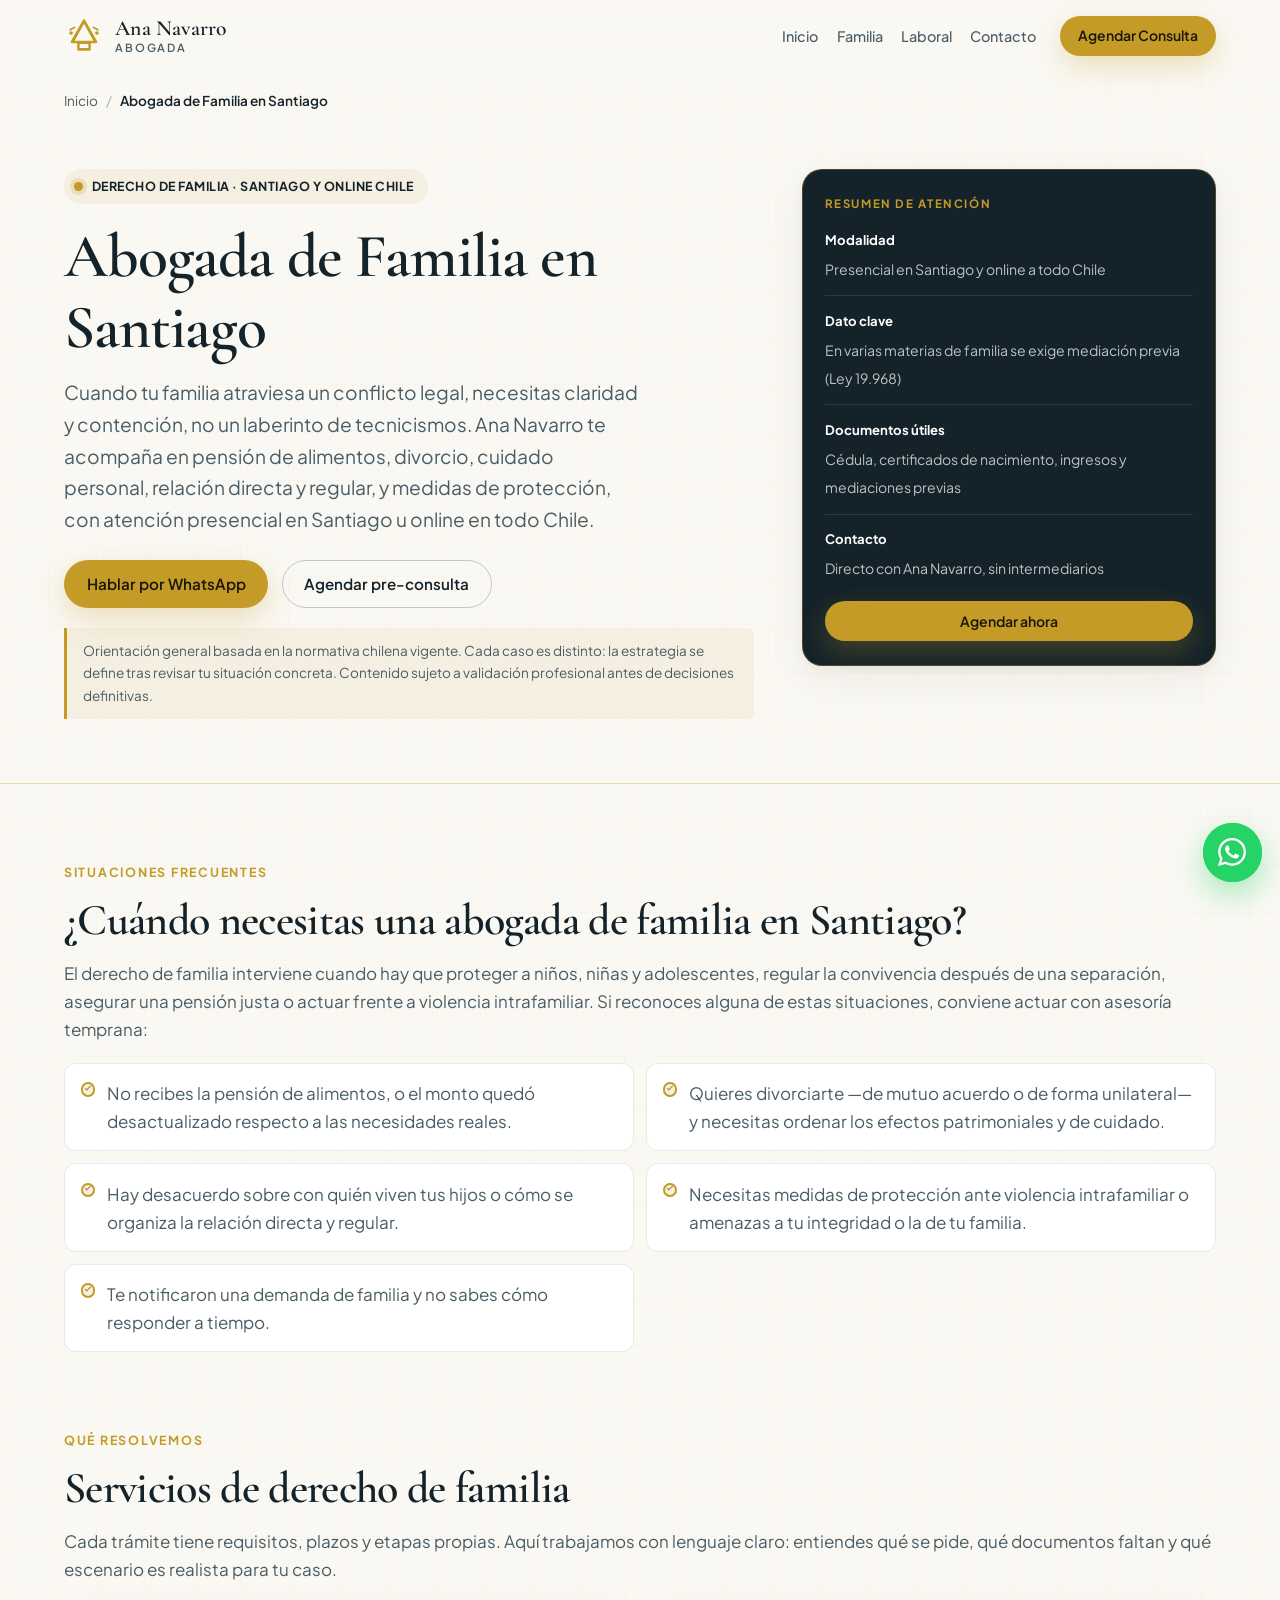
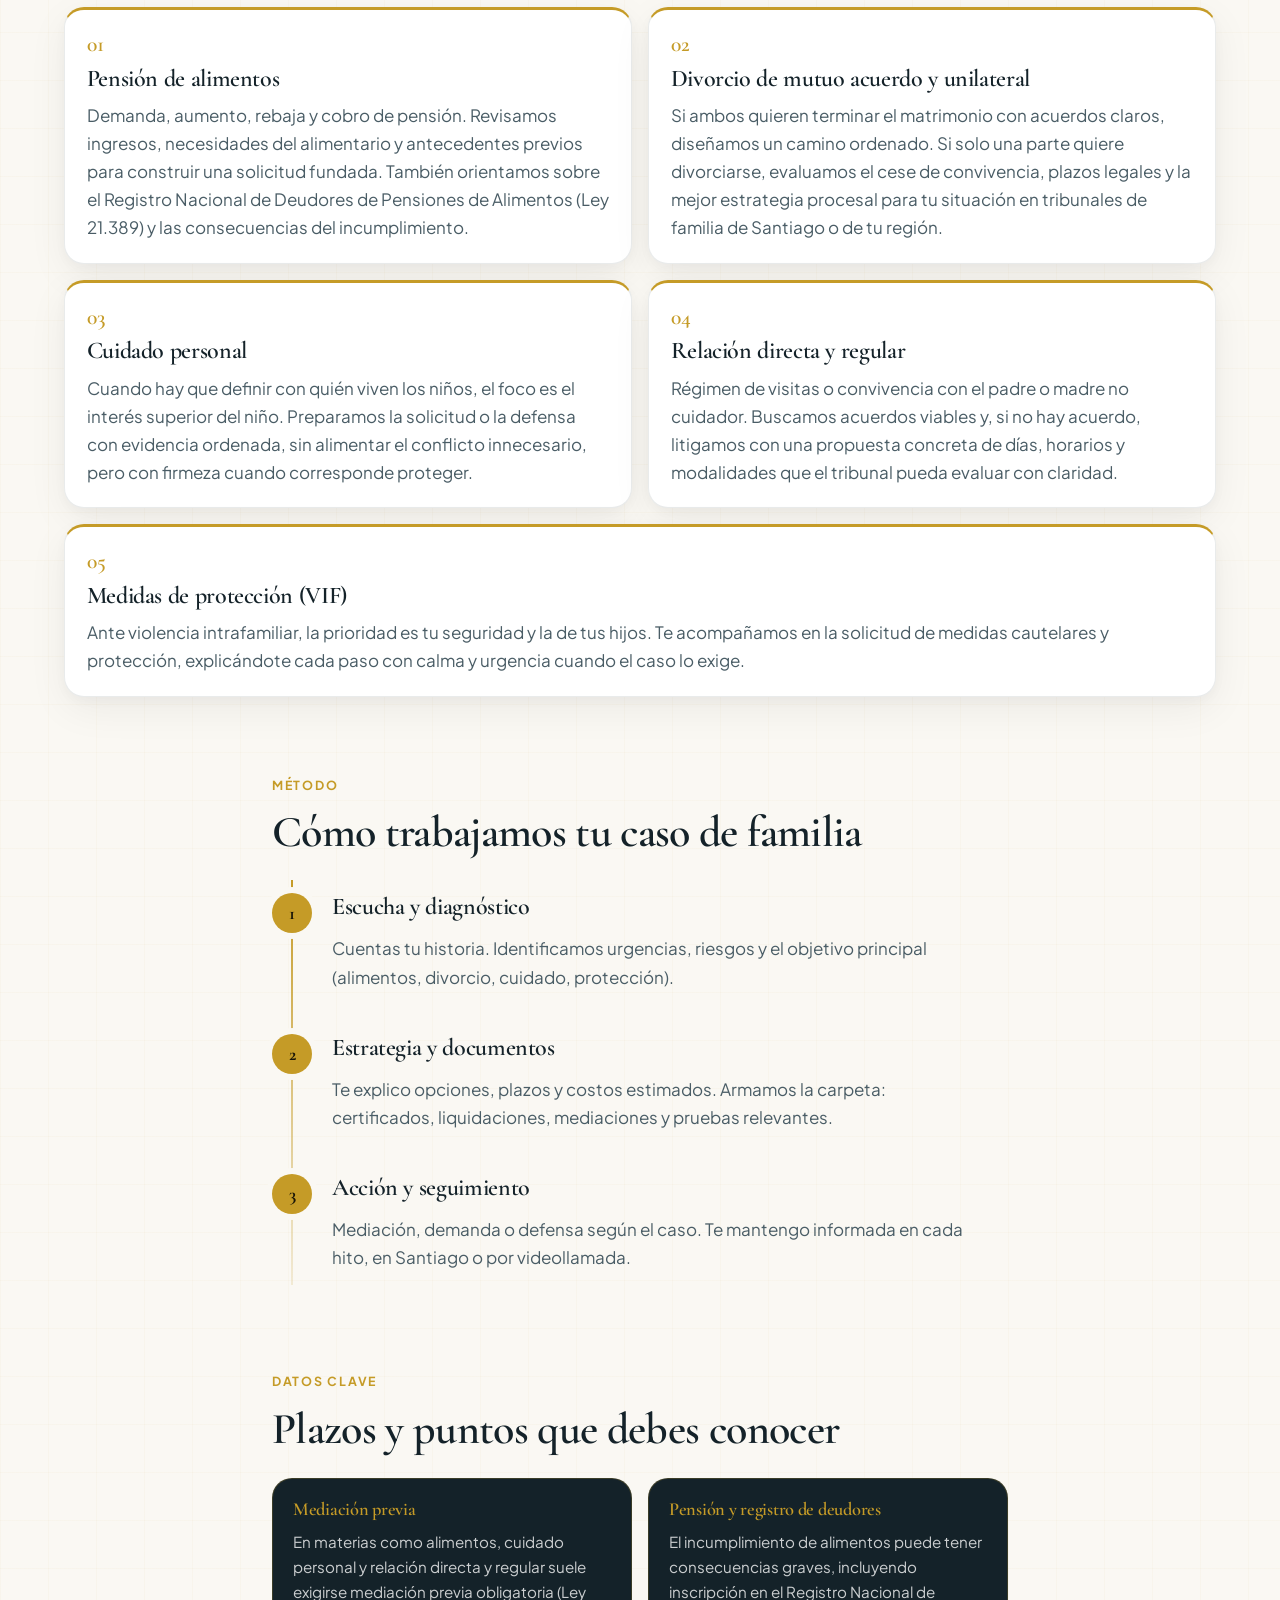
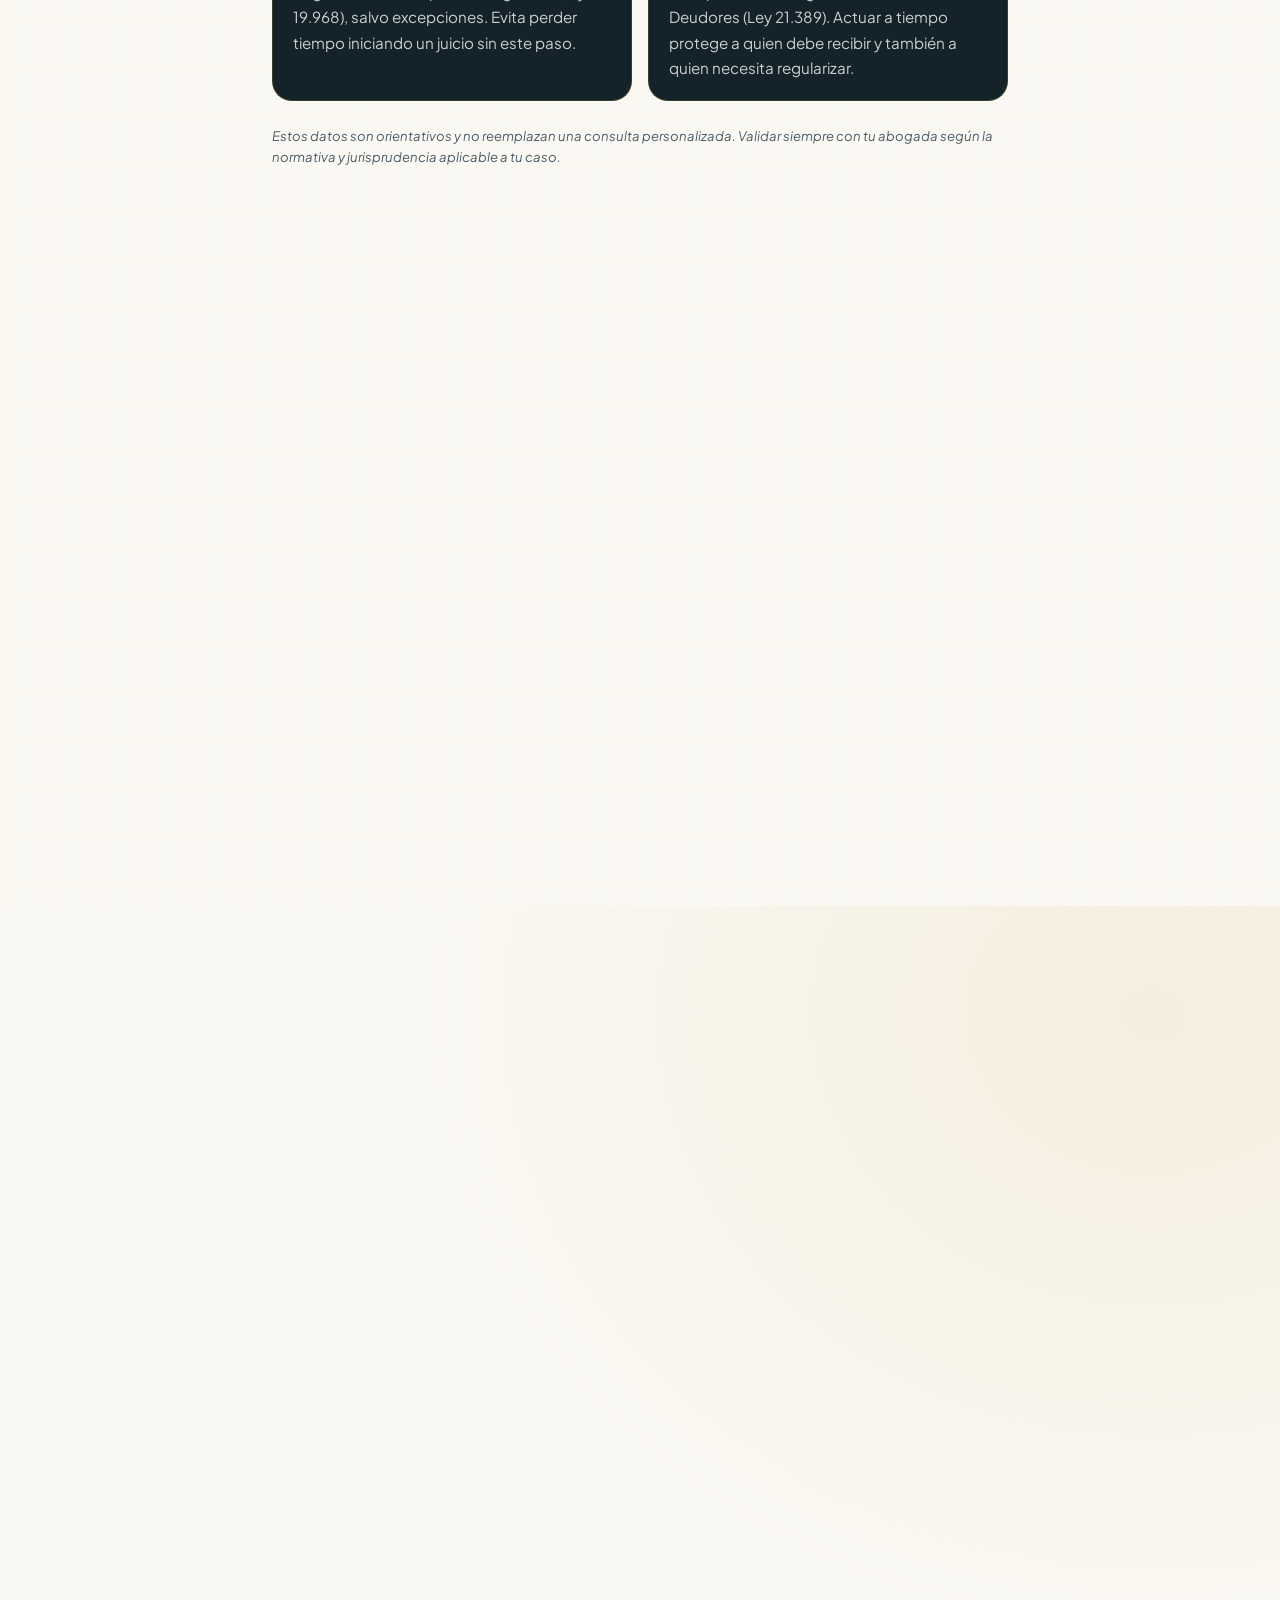
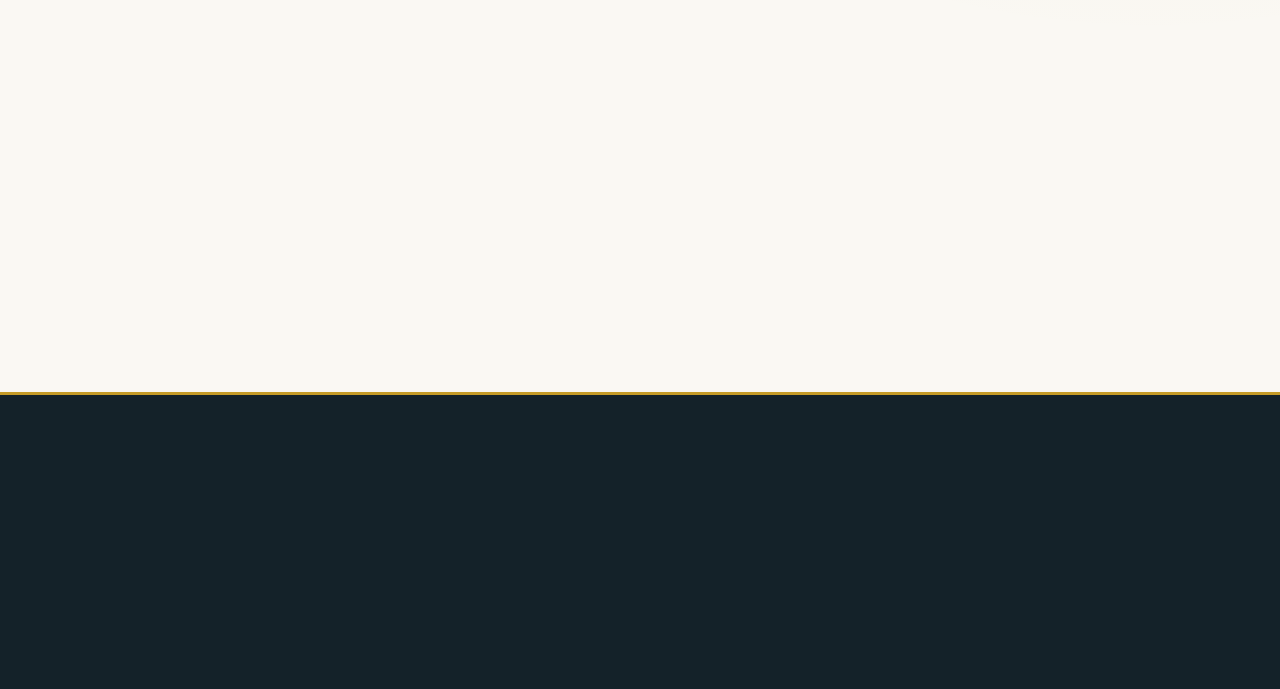
==== commit 8105a34d: "Evolución visual editorial ligera y optimización Core Web Vitals. Tarjeta de firma en hero, ritmo cl" ====
--- a/abogada-familia-santiago/index.html
+++ b/abogada-familia-santiago/index.html
@@ -27,7 +27,10 @@
 
   <link rel="preconnect" href="https://fonts.googleapis.com">
   <link rel="preconnect" href="https://fonts.gstatic.com" crossorigin>
-  <link href="https://fonts.googleapis.com/css2?family=Cormorant+Garamond:ital,wght@0,600;1,500&family=Plus+Jakarta+Sans:wght@400;600;700&display=swap" rel="stylesheet">
+  <link rel="stylesheet" href="https://fonts.googleapis.com/css2?family=Cormorant+Garamond:ital,wght@0,600;1,500&family=Plus+Jakarta+Sans:wght@400;600;700&display=swap" media="print" onload="this.media='all'">
+  <noscript>
+    <link rel="stylesheet" href="https://fonts.googleapis.com/css2?family=Cormorant+Garamond:ital,wght@0,600;1,500&family=Plus+Jakarta+Sans:wght@400;600;700&display=swap">
+  </noscript>
   <link rel="stylesheet" href="/styles.css">
 
   <script type="application/ld+json">
@@ -173,33 +176,59 @@
 
   <main id="contenido-principal">
     <section class="landing-hero" aria-labelledby="hero-title">
-      <div class="landing-hero-inner reveal">
-        <p class="eyebrow">
-          <span class="eyebrow-dot" aria-hidden="true"></span>
-          Derecho de Familia · Santiago y online Chile
-        </p>
-        <h1 id="hero-title">Abogada de Familia en Santiago</h1>
-        <p class="hero-lead">
-          Cuando tu familia atraviesa un conflicto legal, necesitas claridad y contención,
-          no un laberinto de tecnicismos. Ana Navarro te acompaña en pensión de alimentos,
-          divorcio, cuidado personal, relación directa y regular, y medidas de protección,
-          con atención presencial en Santiago u online en todo Chile.
-        </p>
-        <div class="hero-actions">
-          <a class="btn btn-primary" href="https://wa.me/56922595879?text=Hola%20Ana%2C%20quisiera%20una%20consulta%20de%20Derecho%20de%20Familia." target="_blank" rel="noopener noreferrer">
-            Hablar por WhatsApp
-          </a>
-          <a class="btn btn-outline" href="#contacto">Agendar pre-consulta</a>
+      <div class="landing-hero-inner">
+        <div class="landing-hero-grid">
+          <div class="hero-animate">
+            <p class="eyebrow">
+              <span class="eyebrow-dot" aria-hidden="true"></span>
+              Derecho de Familia · Santiago y online Chile
+            </p>
+            <h1 id="hero-title">Abogada de Familia en Santiago</h1>
+            <p class="hero-lead">
+              Cuando tu familia atraviesa un conflicto legal, necesitas claridad y contención,
+              no un laberinto de tecnicismos. Ana Navarro te acompaña en pensión de alimentos,
+              divorcio, cuidado personal, relación directa y regular, y medidas de protección,
+              con atención presencial en Santiago u online en todo Chile.
+            </p>
+            <div class="hero-actions">
+              <a class="btn btn-primary" href="https://wa.me/56922595879?text=Hola%20Ana%2C%20quisiera%20una%20consulta%20de%20Derecho%20de%20Familia." target="_blank" rel="noopener noreferrer">
+                Hablar por WhatsApp
+              </a>
+              <a class="btn btn-outline" href="#contacto">Agendar pre-consulta</a>
+            </div>
+            <p class="legal-note">
+              Orientación general basada en la normativa chilena vigente. Cada caso es distinto:
+              la estrategia se define tras revisar tu situación concreta. Contenido sujeto a
+              validación profesional antes de decisiones definitivas.
+            </p>
+          </div>
+          <aside class="landing-aside hero-animate" aria-label="Resumen de atención en familia">
+            <p class="landing-aside-label">Resumen de atención</p>
+            <ul class="landing-aside-list">
+              <li>
+                <strong>Modalidad</strong>
+                <span>Presencial en Santiago y online a todo Chile</span>
+              </li>
+              <li>
+                <strong>Dato clave</strong>
+                <span>En varias materias de familia se exige mediación previa (Ley 19.968)</span>
+              </li>
+              <li>
+                <strong>Documentos útiles</strong>
+                <span>Cédula, certificados de nacimiento, ingresos y mediaciones previas</span>
+              </li>
+              <li>
+                <strong>Contacto</strong>
+                <span>Directo con Ana Navarro, sin intermediarios</span>
+              </li>
+            </ul>
+            <a class="btn btn-primary btn-sm" href="#contacto">Agendar ahora</a>
+          </aside>
         </div>
-        <p class="legal-note">
-          Orientación general basada en la normativa chilena vigente. Cada caso es distinto:
-          la estrategia se define tras revisar tu situación concreta. Contenido sujeto a
-          validación profesional antes de decisiones definitivas.
-        </p>
-      </div>
-    </section>
-
-    <section class="content-block" aria-labelledby="cuando-title">
+      </div>
+    </section>
+
+    <section class="content-block wide" aria-labelledby="cuando-title">
       <div class="section-inner reveal">
         <p class="section-kicker">Situaciones frecuentes</p>
         <h2 id="cuando-title">¿Cuándo necesitas una abogada de familia en Santiago?</h2>
@@ -219,7 +248,7 @@
       </div>
     </section>
 
-    <section class="content-block" aria-labelledby="servicios-title">
+    <section class="content-block wide" aria-labelledby="servicios-title">
       <div class="section-inner">
         <header class="reveal">
           <p class="section-kicker">Qué resolvemos</p>
@@ -232,7 +261,8 @@
         </header>
 
         <div class="subservice-grid">
-          <article class="subservice-card reveal">
+          <article class="subservice-card reveal" style="--delay:0ms">
+            <span class="subservice-index" aria-hidden="true">01</span>
             <h3>Pensión de alimentos</h3>
             <p>
               Demanda, aumento, rebaja y cobro de pensión. Revisamos ingresos,
@@ -243,7 +273,8 @@
             </p>
           </article>
 
-          <article class="subservice-card reveal">
+          <article class="subservice-card reveal" style="--delay:80ms">
+            <span class="subservice-index" aria-hidden="true">02</span>
             <h3>Divorcio de mutuo acuerdo y unilateral</h3>
             <p>
               Si ambos quieren terminar el matrimonio con acuerdos claros, diseñamos
@@ -253,7 +284,8 @@
             </p>
           </article>
 
-          <article class="subservice-card reveal">
+          <article class="subservice-card reveal" style="--delay:160ms">
+            <span class="subservice-index" aria-hidden="true">03</span>
             <h3>Cuidado personal</h3>
             <p>
               Cuando hay que definir con quién viven los niños, el foco es el interés
@@ -263,7 +295,8 @@
             </p>
           </article>
 
-          <article class="subservice-card reveal">
+          <article class="subservice-card reveal" style="--delay:240ms">
+            <span class="subservice-index" aria-hidden="true">04</span>
             <h3>Relación directa y regular</h3>
             <p>
               Régimen de visitas o convivencia con el padre o madre no cuidador.
@@ -273,7 +306,8 @@
             </p>
           </article>
 
-          <article class="subservice-card reveal">
+          <article class="subservice-card reveal" style="--delay:320ms">
+            <span class="subservice-index" aria-hidden="true">05</span>
             <h3>Medidas de protección (VIF)</h3>
             <p>
               Ante violencia intrafamiliar, la prioridad es tu seguridad y la de
--- a/styles.css
+++ b/styles.css
@@ -1,15 +1,21 @@
 /* ==========================================================================
-   Ana Navarro — Abogada | Warm Legal Authority
+   Ana Navarro — Abogada | Warm Legal Authority (Editorial)
+   Light CSS only — no image assets, no JS animation libraries
    ========================================================================== */
 
 :root {
-  --bg-primary: #FAF9F5;
+  --bg-primary: #FAF8F3;
+  --bg-subtle: #F3EFE6;
   --bg-surface: #FFFFFF;
-  --bg-dark: #182830;
+  --bg-dark: #142229;
+  --bg-dark-elevated: #1C2E37;
   --accent-gold: #C59B27;
+  --accent-gold-deep: #A8821A;
   --accent-gold-light: #F4EFE1;
-  --text-primary: #182830;
+  --text-primary: #142229;
   --text-secondary: #4A5D66;
+  --border-soft: rgba(20, 34, 41, 0.09);
+  --border-gold: rgba(197, 155, 39, 0.32);
 
   --wa-green: #25D366;
   --wa-green-dark: #1DA851;
@@ -31,8 +37,8 @@
   --radius-md: 0.75rem;
   --radius-lg: 1.25rem;
 
-  --shadow-soft: 0 12px 40px rgba(24, 40, 48, 0.08);
-  --shadow-lift: 0 18px 48px rgba(24, 40, 48, 0.12);
+  --shadow-soft: 0 4px 16px rgba(20, 34, 41, 0.04), 0 12px 40px rgba(20, 34, 41, 0.06);
+  --shadow-lift: 0 8px 24px rgba(20, 34, 41, 0.06), 0 20px 48px rgba(20, 34, 41, 0.1);
 
   --header-h: 4.5rem;
   --max-w: 72rem;
@@ -70,6 +76,12 @@
     transform: none !important;
   }
 
+  .hero-animate {
+    animation: none !important;
+    opacity: 1 !important;
+    transform: none !important;
+  }
+
   .wa-float-pulse {
     animation: none !important;
   }
@@ -81,9 +93,11 @@
   font-size: 1.0625rem;
   line-height: 1.65;
   color: var(--text-primary);
-  background:
-    linear-gradient(135deg, transparent 0 48%, rgba(197, 155, 39, 0.035) 48% 52%, transparent 52%),
-    var(--bg-primary);
+  background-color: var(--bg-primary);
+  background-image:
+    linear-gradient(rgba(197, 155, 39, 0.03) 1px, transparent 1px),
+    linear-gradient(90deg, rgba(197, 155, 39, 0.03) 1px, transparent 1px);
+  background-size: 48px 48px;
   -webkit-font-smoothing: antialiased;
   text-rendering: optimizeLegibility;
   padding-bottom: 0;
@@ -133,7 +147,7 @@
   font-family: var(--font-display);
   font-weight: 600;
   line-height: 1.15;
-  letter-spacing: -0.01em;
+  letter-spacing: -0.015em;
   color: var(--text-primary);
   margin: 0 0 0.85rem;
 }
@@ -200,6 +214,15 @@
 .section-lead {
   font-size: 1.05rem;
   max-width: 38rem;
+}
+
+/* Deferred paint for below-fold sections — Core Web Vitals */
+#como-trabajamos,
+#contacto,
+#faq,
+.site-footer {
+  content-visibility: auto;
+  contain-intrinsic-size: auto 560px;
 }
 
 /* --------------------------------------------------------------------------
@@ -242,13 +265,14 @@
 }
 
 .btn-primary:hover {
-  background: #b38a1d;
-  color: #1a1608;
+  background: var(--bg-dark);
+  color: #fff;
+  box-shadow: 0 12px 32px rgba(20, 34, 41, 0.22);
 }
 
 .btn-outline {
   background: transparent;
-  border-color: rgba(24, 40, 48, 0.28);
+  border-color: rgba(20, 34, 41, 0.22);
   color: var(--text-primary);
 }
 
@@ -284,7 +308,7 @@
   top: 0;
   z-index: 100;
   height: var(--header-h);
-  background: rgba(250, 249, 245, 0.88);
+  background: rgba(250, 248, 243, 0.88);
   backdrop-filter: blur(14px);
   border-bottom: 1px solid transparent;
   transition: border-color 0.3s var(--ease), box-shadow 0.3s var(--ease),
@@ -292,9 +316,9 @@
 }
 
 .site-header.is-scrolled {
-  border-bottom-color: rgba(24, 40, 48, 0.08);
-  box-shadow: 0 8px 30px rgba(24, 40, 48, 0.05);
-  background: rgba(250, 249, 245, 0.96);
+  border-bottom-color: var(--border-soft);
+  box-shadow: 0 8px 30px rgba(20, 34, 41, 0.05);
+  background: rgba(250, 248, 243, 0.96);
 }
 
 .header-inner {
@@ -350,7 +374,7 @@
   display: none;
   width: 2.75rem;
   height: 2.75rem;
-  border: 1px solid rgba(24, 40, 48, 0.14);
+  border: 1px solid rgba(20, 34, 41, 0.14);
   border-radius: var(--radius-sm);
   background: var(--bg-surface);
   padding: 0;
@@ -427,8 +451,8 @@
 .hero {
   position: relative;
   overflow: hidden;
-  padding: clamp(2.5rem, 6vw, 5rem) 0 clamp(3.5rem, 8vw, 6.5rem);
-  border-bottom: 1px solid rgba(197, 155, 39, 0.18);
+  padding: clamp(2.5rem, 6vw, 5rem) 0 clamp(3rem, 7vw, 5.5rem);
+  border-bottom: 1px solid var(--border-gold);
 }
 
 .hero::before {
@@ -446,7 +470,7 @@
   right: -4%;
   top: 8%;
   color: var(--accent-gold);
-  opacity: 0.04;
+  opacity: 0.045;
   pointer-events: none;
   z-index: 0;
 }
@@ -460,6 +484,22 @@
   grid-template-columns: 1.15fr 0.85fr;
   gap: clamp(2rem, 5vw, 4rem);
   align-items: center;
+}
+
+/* Instant LCP — no opacity:0 dependency on JS */
+.hero-animate {
+  animation: heroFade 0.7s var(--ease) both;
+}
+
+@keyframes heroFade {
+  from {
+    opacity: 0.001;
+    transform: translateY(0.65rem);
+  }
+  to {
+    opacity: 1;
+    transform: none;
+  }
 }
 
 .eyebrow {
@@ -500,104 +540,150 @@
 .hero-trust {
   justify-self: end;
   width: min(100%, 24rem);
-}
-
-.trust-frame {
-  position: relative;
-  background: var(--bg-surface);
+  display: grid;
+  gap: 1rem;
+}
+
+/* Editorial authority card — replaces photo placeholder */
+.authority-card {
+  position: relative;
+  background: var(--bg-dark);
   border-radius: var(--radius-lg);
   padding: 0.85rem;
-  box-shadow: var(--shadow-soft);
-  border: 1px solid rgba(197, 155, 39, 0.28);
-}
-
-.trust-frame::before {
+  box-shadow: var(--shadow-lift);
+  border: 1px solid var(--border-gold);
+}
+
+.authority-card::before {
   content: "";
   position: absolute;
-  inset: 0.35rem;
-  border: 1px solid rgba(197, 155, 39, 0.35);
-  border-radius: calc(var(--radius-lg) - 0.25rem);
+  inset: 0.4rem;
+  border: 1px solid rgba(197, 155, 39, 0.38);
+  border-radius: calc(var(--radius-lg) - 0.3rem);
   pointer-events: none;
 }
 
-.trust-portrait {
-  aspect-ratio: 4 / 5;
-  border-radius: calc(var(--radius-lg) - 0.35rem);
-  background:
-    linear-gradient(160deg, rgba(24, 40, 48, 0.92), rgba(24, 40, 48, 0.78)),
-    repeating-linear-gradient(
-      -32deg,
-      transparent,
-      transparent 12px,
-      rgba(197, 155, 39, 0.05) 12px,
-      rgba(197, 155, 39, 0.05) 13px
-    );
-  display: grid;
-  place-content: center;
+.authority-card-inner {
+  position: relative;
+  z-index: 1;
+  padding: 1.75rem 1.35rem 1.5rem;
   text-align: center;
   color: #fff;
-  gap: 0.5rem;
-}
-
-.trust-monogram {
+  background:
+    radial-gradient(ellipse at 50% 0%, rgba(197, 155, 39, 0.14), transparent 55%),
+    linear-gradient(165deg, var(--bg-dark-elevated), var(--bg-dark));
+  border-radius: calc(var(--radius-lg) - 0.55rem);
+}
+
+.authority-eyebrow {
+  margin: 0 0 1rem;
+  font-size: 0.72rem;
+  font-weight: 700;
+  letter-spacing: 0.18em;
+  text-transform: uppercase;
+  color: rgba(255, 255, 255, 0.55);
+}
+
+.authority-monogram {
   font-family: var(--font-display);
-  font-size: 4.5rem;
+  font-size: 4.25rem;
   font-weight: 600;
   color: var(--accent-gold);
   line-height: 1;
-}
-
-.trust-placeholder-note {
-  margin: 0;
-  font-size: 0.8rem;
-  letter-spacing: 0.08em;
-  text-transform: uppercase;
-  color: rgba(255, 255, 255, 0.72);
-}
-
-.trust-badge {
-  position: absolute;
-  left: 1rem;
-  right: 1rem;
-  bottom: 1.35rem;
-  margin: 0;
-  padding: 0.75rem 1rem;
-  background: rgba(250, 249, 245, 0.96);
-  color: var(--text-primary);
+  letter-spacing: 0.04em;
+  margin-bottom: 0.35rem;
+}
+
+.authority-role {
+  margin: 0 0 1.35rem;
   font-size: 0.88rem;
   font-weight: 600;
-  line-height: 1.35;
-  border-radius: var(--radius-md);
-  border-left: 3px solid var(--accent-gold);
-  box-shadow: var(--shadow-soft);
-}
-
-.trust-meta {
-  margin-top: 1rem;
-  display: grid;
-  gap: 0.45rem;
-}
-
-.trust-meta li {
-  position: relative;
-  padding-left: 1.15rem;
-  font-size: 0.92rem;
-  color: var(--text-secondary);
-}
-
-.trust-meta li::before {
+  letter-spacing: 0.06em;
+  color: rgba(255, 255, 255, 0.78);
+}
+
+.authority-quote {
+  margin: 0 0 1.5rem;
+  padding: 0 0.5rem;
+  border: 0;
+  font-family: var(--font-display);
+  font-size: 1.2rem;
+  font-style: italic;
+  font-weight: 500;
+  line-height: 1.4;
+  color: rgba(255, 255, 255, 0.92);
+}
+
+.authority-meta {
+  display: grid;
+  gap: 0.55rem;
+  margin: 0 0 1.25rem;
+  text-align: left;
+}
+
+.authority-meta li {
+  position: relative;
+  padding: 0.55rem 0.75rem 0.55rem 1.85rem;
+  font-size: 0.88rem;
+  color: rgba(255, 255, 255, 0.78);
+  background: rgba(255, 255, 255, 0.04);
+  border-radius: var(--radius-sm);
+  border: 1px solid rgba(255, 255, 255, 0.06);
+}
+
+.authority-meta li::before {
   content: "";
   position: absolute;
-  left: 0;
-  top: 0.55em;
-  width: 0.45rem;
-  height: 0.45rem;
+  left: 0.75rem;
+  top: 50%;
+  width: 0.4rem;
+  height: 0.4rem;
   border-radius: 50%;
   background: var(--accent-gold);
+  transform: translateY(-50%);
+}
+
+.authority-verify {
+  display: inline-flex;
+  align-items: center;
+  justify-content: center;
+  gap: 0.4rem;
+  font-size: 0.8rem;
+  font-weight: 600;
+  letter-spacing: 0.04em;
+  color: var(--accent-gold);
+  text-decoration: none;
+  border-bottom: 1px solid transparent;
+  transition: border-color 0.2s var(--ease), color 0.2s var(--ease);
+}
+
+.authority-verify:hover {
+  color: #e0c05a;
+  border-bottom-color: rgba(224, 192, 90, 0.5);
+}
+
+.hero-guarantees {
+  display: grid;
+  grid-template-columns: repeat(3, 1fr);
+  gap: 0.5rem;
+}
+
+.hero-guarantees li {
+  padding: 0.65rem 0.5rem;
+  text-align: center;
+  font-size: 0.72rem;
+  font-weight: 600;
+  line-height: 1.3;
+  letter-spacing: 0.02em;
+  color: var(--text-secondary);
+  background: var(--bg-surface);
+  border: 1px solid var(--border-soft);
+  border-radius: var(--radius-md);
+  box-shadow: 0 4px 12px rgba(20, 34, 41, 0.03);
 }
 
 /* --------------------------------------------------------------------------
-   Value (editorial)
+   Value (editorial 3-col)
    -------------------------------------------------------------------------- */
 
 .value {
@@ -606,17 +692,28 @@
 
 .value-editorial-grid {
   display: grid;
-  gap: 0;
-  border-top: 1px solid rgba(24, 40, 48, 0.1);
+  grid-template-columns: repeat(3, 1fr);
+  gap: 1.25rem;
 }
 
 .value-editorial-item {
-  display: grid;
-  grid-template-columns: 4.5rem 1fr;
-  gap: 1.25rem;
-  padding: 1.75rem 0;
-  border-bottom: 1px solid rgba(24, 40, 48, 0.1);
-  align-items: start;
+  position: relative;
+  display: grid;
+  gap: 0.85rem;
+  padding: 1.75rem 1.5rem 1.5rem;
+  background: var(--bg-surface);
+  border: 1px solid var(--border-soft);
+  border-radius: var(--radius-lg);
+  border-top: 3px solid transparent;
+  box-shadow: var(--shadow-soft);
+  transition: border-color 0.3s var(--ease), transform 0.3s var(--ease),
+    box-shadow 0.3s var(--ease);
+}
+
+.value-editorial-item:hover {
+  border-top-color: var(--accent-gold);
+  transform: translateY(-3px);
+  box-shadow: var(--shadow-lift);
 }
 
 .value-editorial-item h3 {
@@ -626,10 +723,11 @@
 .value-index {
   display: block;
   font-family: var(--font-display);
-  font-size: 1.75rem;
+  font-size: 2.25rem;
   font-weight: 600;
   color: var(--accent-gold);
   line-height: 1;
+  letter-spacing: 0.02em;
 }
 
 /* --------------------------------------------------------------------------
@@ -638,9 +736,7 @@
 
 .areas {
   padding: var(--space-9) 0;
-  background:
-    linear-gradient(180deg, rgba(24, 40, 48, 0.025), transparent 28%),
-    var(--bg-primary);
+  background: var(--bg-subtle);
 }
 
 .areas-grid {
@@ -658,7 +754,7 @@
   padding: 1.75rem 1.5rem 1.4rem;
   background: var(--bg-surface);
   border-radius: var(--radius-lg);
-  border: 1px solid rgba(24, 40, 48, 0.07);
+  border: 1px solid var(--border-soft);
   box-shadow: var(--shadow-soft);
   transition: transform 0.3s var(--ease), box-shadow 0.3s var(--ease);
   overflow: hidden;
@@ -677,6 +773,35 @@
   height: 4.5rem;
   background: linear-gradient(225deg, rgba(197, 155, 39, 0.18), transparent 70%);
   clip-path: polygon(100% 0, 0 0, 100% 100%);
+}
+
+.area-icon {
+  width: 2.75rem;
+  height: 2.75rem;
+  display: grid;
+  place-items: center;
+  border-radius: var(--radius-md);
+  background: var(--accent-gold-light);
+  color: var(--accent-gold-deep);
+  flex-shrink: 0;
+}
+
+.area-icon svg {
+  width: 1.35rem;
+  height: 1.35rem;
+}
+
+.area-tag {
+  display: inline-flex;
+  align-self: flex-start;
+  padding: 0.25rem 0.65rem;
+  font-size: 0.7rem;
+  font-weight: 700;
+  letter-spacing: 0.08em;
+  text-transform: uppercase;
+  color: var(--accent-gold-deep);
+  background: var(--accent-gold-light);
+  border-radius: 999px;
 }
 
 .area-card p {
@@ -816,74 +941,63 @@
   padding-bottom: 0.7rem;
 }
 
+.credential-pending {
+  color: rgba(255, 255, 255, 0.45);
+  font-style: italic;
+  font-weight: 500;
+}
+
 /* --------------------------------------------------------------------------
-   Process (dark timeline)
+   Process — light timeline (breaks dark-on-dark)
    -------------------------------------------------------------------------- */
 
 .process {
   padding: var(--space-9) 0;
 }
 
-.process-dark {
-  background: var(--bg-dark);
-  color: #fff;
+.process-light {
+  background: var(--bg-subtle);
   position: relative;
   overflow: hidden;
 }
 
-.process-dark::before {
+.process-light::before {
   content: "";
   position: absolute;
-  right: -10%;
-  top: 0;
-  width: 45%;
-  height: 100%;
-  background: linear-gradient(250deg, rgba(197, 155, 39, 0.1), transparent 65%);
+  left: -8%;
+  top: 20%;
+  width: 22rem;
+  height: 22rem;
+  background: radial-gradient(circle, rgba(197, 155, 39, 0.1), transparent 68%);
   pointer-events: none;
 }
 
-.process-dark .section-kicker {
-  color: var(--accent-gold);
-}
-
-.process-dark h2,
-.process-dark h3 {
-  color: #fff;
-}
-
-.process-dark .section-lead,
-.process-dark p {
-  color: rgba(255, 255, 255, 0.72);
-}
-
-.process-timeline {
+.process-timeline-horizontal {
   position: relative;
   z-index: 1;
   display: grid;
-  gap: 0;
-  max-width: 44rem;
-}
-
-.process-timeline::before {
-  content: "";
-  position: absolute;
-  left: 1.2rem;
-  top: 0.5rem;
-  bottom: 0.5rem;
-  width: 2px;
-  background: linear-gradient(180deg, var(--accent-gold), rgba(197, 155, 39, 0.15));
-}
-
-.process-timeline-step {
-  position: relative;
-  display: grid;
-  grid-template-columns: 2.5rem 1fr;
+  grid-template-columns: repeat(3, 1fr);
   gap: 1.25rem;
-  padding: 1.35rem 0;
-  align-items: start;
-}
-
-.process-num {
+}
+
+.process-card {
+  position: relative;
+  display: grid;
+  gap: 0.85rem;
+  padding: 1.75rem 1.5rem;
+  background: var(--bg-surface);
+  border: 1px solid var(--border-soft);
+  border-radius: var(--radius-lg);
+  box-shadow: var(--shadow-soft);
+  transition: transform 0.3s var(--ease), box-shadow 0.3s var(--ease);
+}
+
+.process-card:hover {
+  transform: translateY(-3px);
+  box-shadow: var(--shadow-lift);
+}
+
+.process-card .process-num {
   display: grid;
   place-items: center;
   width: 2.5rem;
@@ -894,13 +1008,59 @@
   font-family: var(--font-display);
   font-size: 1.15rem;
   font-weight: 700;
+  box-shadow: 0 0 0 6px var(--bg-subtle);
+}
+
+.process-card h3 {
+  margin-bottom: 0.35rem;
+}
+
+/* Legacy vertical timeline (landings / content-block) */
+.process-timeline {
   position: relative;
   z-index: 1;
-  box-shadow: 0 0 0 6px var(--bg-dark);
+  display: grid;
+  gap: 0;
+  max-width: 44rem;
+}
+
+.process-timeline::before {
+  content: "";
+  position: absolute;
+  left: 1.2rem;
+  top: 0.5rem;
+  bottom: 0.5rem;
+  width: 2px;
+  background: linear-gradient(180deg, var(--accent-gold), rgba(197, 155, 39, 0.15));
+}
+
+.process-timeline-step {
+  position: relative;
+  display: grid;
+  grid-template-columns: 2.5rem 1fr;
+  gap: 1.25rem;
+  padding: 1.35rem 0;
+  align-items: start;
+}
+
+.process-num {
+  display: grid;
+  place-items: center;
+  width: 2.5rem;
+  height: 2.5rem;
+  border-radius: 50%;
+  background: var(--accent-gold);
+  color: #1a1608;
+  font-family: var(--font-display);
+  font-size: 1.15rem;
+  font-weight: 700;
+  position: relative;
+  z-index: 1;
+  box-shadow: 0 0 0 6px var(--bg-primary);
 }
 
 /* --------------------------------------------------------------------------
-   Intake form
+   Intake form — asymmetric 2-col
    -------------------------------------------------------------------------- */
 
 .intake {
@@ -930,13 +1090,116 @@
   z-index: 1;
 }
 
+.intake-layout {
+  display: grid;
+  grid-template-columns: 0.85fr 1.15fr;
+  gap: clamp(1.5rem, 4vw, 3rem);
+  align-items: start;
+}
+
+.intake-aside {
+  display: grid;
+  gap: 1.25rem;
+  padding-top: 0.25rem;
+}
+
+.intake-aside .section-kicker {
+  margin-bottom: 0.5rem;
+}
+
+.intake-aside h2 {
+  margin-bottom: 0.75rem;
+}
+
+.intake-channels {
+  display: grid;
+  gap: 0.65rem;
+}
+
+.intake-channel {
+  display: flex;
+  align-items: flex-start;
+  gap: 0.85rem;
+  padding: 1rem 1.1rem;
+  background: var(--bg-surface);
+  border: 1px solid var(--border-soft);
+  border-radius: var(--radius-md);
+  text-decoration: none;
+  color: var(--text-primary);
+  transition: border-color 0.2s var(--ease), box-shadow 0.2s var(--ease);
+}
+
+.intake-channel:hover {
+  border-color: var(--border-gold);
+  box-shadow: var(--shadow-soft);
+  color: var(--text-primary);
+}
+
+.intake-channel-icon {
+  width: 2.25rem;
+  height: 2.25rem;
+  flex-shrink: 0;
+  display: grid;
+  place-items: center;
+  border-radius: 50%;
+  background: var(--accent-gold-light);
+  color: var(--accent-gold-deep);
+}
+
+.intake-channel-icon svg {
+  width: 1.1rem;
+  height: 1.1rem;
+}
+
+.intake-channel strong {
+  display: block;
+  font-size: 0.92rem;
+  margin-bottom: 0.15rem;
+}
+
+.intake-channel span {
+  font-size: 0.82rem;
+  color: var(--text-secondary);
+}
+
+.intake-assurances {
+  display: grid;
+  gap: 0.45rem;
+  padding: 1.1rem 1.15rem;
+  background: var(--bg-dark);
+  border-radius: var(--radius-md);
+  color: rgba(255, 255, 255, 0.82);
+}
+
+.intake-assurances li {
+  position: relative;
+  padding-left: 1.15rem;
+  font-size: 0.88rem;
+  line-height: 1.45;
+}
+
+.intake-assurances li::before {
+  content: "";
+  position: absolute;
+  left: 0;
+  top: 0.5em;
+  width: 0.4rem;
+  height: 0.4rem;
+  border-radius: 50%;
+  background: var(--accent-gold);
+}
+
 .intake-form {
   max-width: 44rem;
   padding: clamp(1.35rem, 3vw, 2rem);
   background: var(--bg-surface);
   border-radius: var(--radius-lg);
-  border: 1px solid rgba(197, 155, 39, 0.22);
+  border: 1px solid var(--border-gold);
   box-shadow: var(--shadow-soft);
+}
+
+.intake-layout .intake-form {
+  max-width: none;
 }
 
 .form-row {
@@ -968,7 +1231,7 @@
 .field textarea {
   width: 100%;
   padding: 0.85rem 1rem;
-  border: 1.5px solid rgba(24, 40, 48, 0.14);
+  border: 1.5px solid rgba(20, 34, 41, 0.14);
   border-radius: var(--radius-md);
   background: var(--bg-primary);
   transition: border-color 0.2s var(--ease), box-shadow 0.2s var(--ease);
@@ -1026,7 +1289,7 @@
   font-size: 0.86rem;
   font-weight: 600;
   border-radius: var(--radius-md);
-  border: 1.5px solid rgba(24, 40, 48, 0.14);
+  border: 1.5px solid rgba(20, 34, 41, 0.14);
   background: var(--bg-primary);
   transition: border-color 0.2s var(--ease), background-color 0.2s var(--ease),
     color 0.2s var(--ease);
@@ -1036,6 +1299,12 @@
   border-color: var(--accent-gold);
   background: var(--accent-gold-light);
   color: var(--text-primary);
+}
+
+.radio-card input[value="Urgente"]:checked + span {
+  border-color: #b45309;
+  background: #fff7ed;
+  color: #9a3412;
 }
 
 .radio-card input:focus-visible + span {
@@ -1056,6 +1325,11 @@
   min-height: 1.25rem;
 }
 
+.form-note.is-highlight {
+  color: var(--accent-gold-deep);
+  font-weight: 600;
+}
+
 /* --------------------------------------------------------------------------
    FAQ
    -------------------------------------------------------------------------- */
@@ -1078,10 +1352,16 @@
 
 .faq-item {
   background: var(--bg-surface);
-  border: 1px solid rgba(24, 40, 48, 0.08);
+  border: 1px solid var(--border-soft);
+  border-left: 3px solid transparent;
   border-radius: var(--radius-md);
   padding: 0 1.15rem;
-  box-shadow: 0 6px 20px rgba(24, 40, 48, 0.04);
+  box-shadow: 0 6px 20px rgba(20, 34, 41, 0.04);
+  transition: border-color 0.25s var(--ease);
+}
+
+.faq-item[open] {
+  border-left-color: var(--accent-gold);
 }
 
 .faq-item summary {
@@ -1101,24 +1381,33 @@
 }
 
 .faq-item summary::after {
-  content: "";
+  content: "+";
   flex-shrink: 0;
-  width: 0.65rem;
-  height: 0.65rem;
-  border-right: 2px solid var(--accent-gold);
-  border-bottom: 2px solid var(--accent-gold);
-  transform: rotate(45deg);
-  transition: transform 0.25s var(--ease);
+  width: 1.5rem;
+  height: 1.5rem;
+  display: grid;
+  place-items: center;
+  font-family: var(--font-body);
+  font-size: 1.15rem;
+  font-weight: 500;
+  line-height: 1;
+  color: var(--accent-gold);
+  border: 1.5px solid var(--border-gold);
+  border-radius: 50%;
+  transition: transform 0.25s var(--ease), background-color 0.25s var(--ease),
+    color 0.25s var(--ease);
 }
 
 .faq-item[open] summary::after {
-  transform: rotate(225deg);
+  content: "−";
+  background: var(--accent-gold-light);
+  color: var(--accent-gold-deep);
 }
 
 .faq-item p {
   padding: 0 0 1.15rem;
   margin: 0;
-  border-top: 1px solid rgba(24, 40, 48, 0.06);
+  border-top: 1px solid rgba(20, 34, 41, 0.06);
   padding-top: 0.95rem;
 }
 
@@ -1295,13 +1584,14 @@
 }
 
 /* --------------------------------------------------------------------------
-   Reveal animations
+   Reveal animations + stagger
    -------------------------------------------------------------------------- */
 
 .reveal {
   opacity: 0;
   transform: translateY(1.25rem);
   transition: opacity 0.7s var(--ease), transform 0.7s var(--ease);
+  transition-delay: var(--delay, 0ms);
 }
 
 .reveal.is-visible {
@@ -1319,7 +1609,10 @@
   .faq-inner,
   .footer-inner,
   .landing-split,
-  .landing-keys {
+  .landing-keys,
+  .intake-layout,
+  .value-editorial-grid,
+  .process-timeline-horizontal {
     grid-template-columns: 1fr;
   }
 
@@ -1330,6 +1623,10 @@
   }
 
   .areas-grid {
+    grid-template-columns: 1fr;
+  }
+
+  .hero-guarantees {
     grid-template-columns: 1fr;
   }
 }
@@ -1347,9 +1644,9 @@
     align-items: stretch;
     gap: 1rem;
     padding: 1.15rem 1rem 1.35rem;
-    background: rgba(250, 249, 245, 0.98);
-    border-bottom: 1px solid rgba(24, 40, 48, 0.08);
-    box-shadow: 0 16px 36px rgba(24, 40, 48, 0.08);
+    background: rgba(250, 248, 243, 0.98);
+    border-bottom: 1px solid var(--border-soft);
+    box-shadow: 0 16px 36px rgba(20, 34, 41, 0.08);
   }
 
   .site-nav.is-open {
@@ -1411,17 +1708,8 @@
     width: 100%;
   }
 
-  .trust-badge {
-    font-size: 0.82rem;
-  }
-
   .footer-bottom {
     flex-direction: column;
-  }
-
-  .value-editorial-item {
-    grid-template-columns: 3rem 1fr;
-    gap: 0.85rem;
   }
 }
 
@@ -1445,7 +1733,7 @@
   grid-template-columns: 1.2fr 1fr;
   gap: 0.5rem;
   padding: 0.65rem 0.85rem calc(0.65rem + env(safe-area-inset-bottom));
-  background: rgba(24, 40, 48, 0.96);
+  background: rgba(20, 34, 41, 0.96);
   border-top: 1px solid rgba(197, 155, 39, 0.35);
   backdrop-filter: blur(10px);
 }
@@ -1494,7 +1782,7 @@
 .breadcrumb li:not(:last-child)::after {
   content: "/";
   margin-left: 0.5rem;
-  color: rgba(24, 40, 48, 0.35);
+  color: rgba(20, 34, 41, 0.35);
 }
 
 .breadcrumb a {
@@ -1513,17 +1801,75 @@
 
 .landing-hero {
   padding: clamp(2rem, 5vw, 3.5rem) 0 clamp(2.5rem, 6vw, 4rem);
-  border-bottom: 1px solid rgba(197, 155, 39, 0.18);
+  border-bottom: 1px solid var(--border-gold);
 }
 
 .landing-hero-inner {
   width: min(100% - 2rem, var(--max-w));
   margin-inline: auto;
-  max-width: 46rem;
+}
+
+.landing-hero-grid {
+  display: grid;
+  grid-template-columns: 1.25fr 0.75fr;
+  gap: clamp(1.5rem, 4vw, 3rem);
+  align-items: start;
 }
 
 .landing-hero .hero-lead {
   margin-bottom: 1.5rem;
+}
+
+.landing-aside {
+  padding: 1.5rem 1.35rem;
+  background: var(--bg-dark);
+  color: #fff;
+  border-radius: var(--radius-lg);
+  border: 1px solid var(--border-gold);
+  box-shadow: var(--shadow-soft);
+}
+
+.landing-aside-label {
+  margin: 0 0 1rem;
+  font-size: 0.72rem;
+  font-weight: 700;
+  letter-spacing: 0.14em;
+  text-transform: uppercase;
+  color: var(--accent-gold);
+}
+
+.landing-aside-list {
+  display: grid;
+  gap: 0.85rem;
+  margin-bottom: 1.25rem;
+}
+
+.landing-aside-list li {
+  padding-bottom: 0.85rem;
+  border-bottom: 1px solid rgba(255, 255, 255, 0.1);
+}
+
+.landing-aside-list li:last-child {
+  border-bottom: 0;
+  padding-bottom: 0;
+}
+
+.landing-aside-list strong {
+  display: block;
+  font-size: 0.82rem;
+  font-weight: 700;
+  color: #fff;
+  margin-bottom: 0.2rem;
+}
+
+.landing-aside-list span {
+  font-size: 0.88rem;
+  color: rgba(255, 255, 255, 0.72);
+  line-height: 1.45;
+}
+
+.landing-aside .btn {
+  width: 100%;
 }
 
 .legal-note {
@@ -1544,45 +1890,92 @@
   max-width: 46rem;
 }
 
+.content-block.wide .section-inner {
+  max-width: var(--max-w);
+}
+
 .situation-list {
   display: grid;
+  grid-template-columns: 1fr 1fr;
   gap: 0.75rem;
   margin: 1.25rem 0 0;
 }
 
 .situation-list li {
   position: relative;
-  padding: 0.95rem 1rem 0.95rem 2.5rem;
+  padding: 0.95rem 1rem 0.95rem 2.65rem;
   background: var(--bg-surface);
-  border: 1px solid rgba(24, 40, 48, 0.07);
+  border: 1px solid var(--border-soft);
   border-radius: var(--radius-md);
   color: var(--text-secondary);
+  transition: border-color 0.2s var(--ease), box-shadow 0.2s var(--ease);
+}
+
+.situation-list li:hover {
+  border-color: var(--border-gold);
+  box-shadow: var(--shadow-soft);
 }
 
 .situation-list li::before {
   content: "";
   position: absolute;
   left: 1rem;
-  top: 1.25rem;
-  width: 0.5rem;
-  height: 0.5rem;
+  top: 1.15rem;
+  width: 0.9rem;
+  height: 0.9rem;
   border-radius: 50%;
-  background: var(--accent-gold);
+  background: var(--accent-gold-light);
+  box-shadow: inset 0 0 0 2px var(--accent-gold);
+}
+
+.situation-list li::after {
+  content: "";
+  position: absolute;
+  left: 1.28rem;
+  top: 1.35rem;
+  width: 0.35rem;
+  height: 0.2rem;
+  border-left: 1.5px solid var(--accent-gold-deep);
+  border-bottom: 1.5px solid var(--accent-gold-deep);
+  transform: rotate(-45deg);
 }
 
 .subservice-grid {
   display: grid;
+  grid-template-columns: 1fr 1fr;
   gap: 1rem;
   margin-top: 1.5rem;
 }
 
 .subservice-card {
-  padding: 1.35rem 1.25rem;
+  position: relative;
+  padding: 1.5rem 1.35rem 1.35rem;
   background: var(--bg-surface);
-  border: 1px solid rgba(24, 40, 48, 0.07);
+  border: 1px solid var(--border-soft);
   border-radius: var(--radius-lg);
   border-top: 3px solid var(--accent-gold);
   box-shadow: var(--shadow-soft);
+  transition: transform 0.25s var(--ease), box-shadow 0.25s var(--ease);
+}
+
+.subservice-card:hover {
+  transform: translateY(-2px);
+  box-shadow: var(--shadow-lift);
+}
+
+.subservice-card:nth-child(5) {
+  grid-column: 1 / -1;
+  max-width: 100%;
+}
+
+.subservice-index {
+  display: block;
+  margin-bottom: 0.55rem;
+  font-family: var(--font-display);
+  font-size: 1.35rem;
+  font-weight: 600;
+  color: var(--accent-gold);
+  line-height: 1;
 }
 
 .subservice-card h3 {
@@ -1601,6 +1994,7 @@
   background: var(--bg-dark);
   color: #fff;
   border-radius: var(--radius-lg);
+  border: 1px solid rgba(197, 155, 39, 0.22);
 }
 
 .key-card h3 {
@@ -1645,3 +2039,31 @@
 .content-block .process-timeline-step p {
   color: var(--text-secondary);
 }
+
+@media (max-width: 980px) {
+  .landing-hero-grid,
+  .situation-list,
+  .subservice-grid {
+    grid-template-columns: 1fr;
+  }
+
+  .subservice-card:nth-child(5) {
+    grid-column: auto;
+  }
+}
+
+/* 404 page */
+.page-404 {
+  min-height: 70vh;
+  display: grid;
+  align-content: center;
+  text-align: center;
+}
+
+.page-404 .hero-actions {
+  justify-content: center;
+}
+
+.page-404 .hero-lead {
+  margin-inline: auto;
+}
